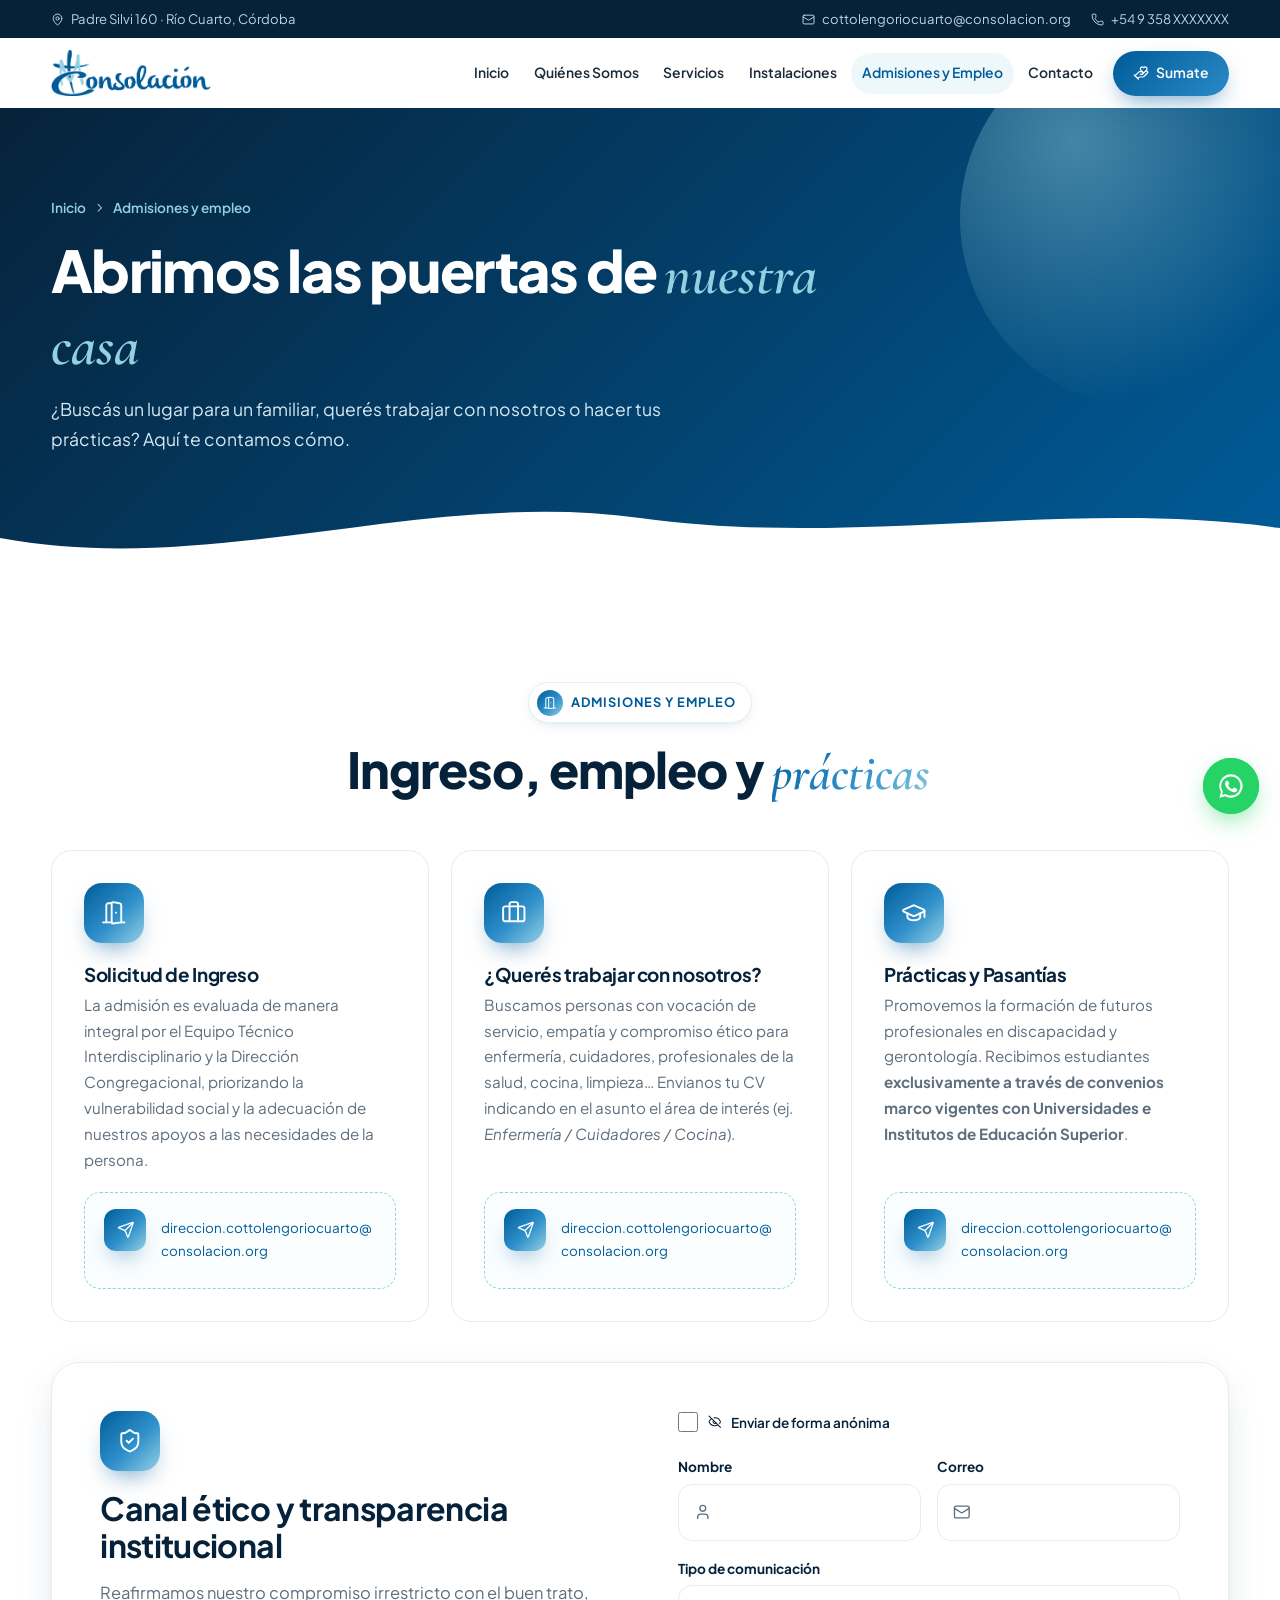
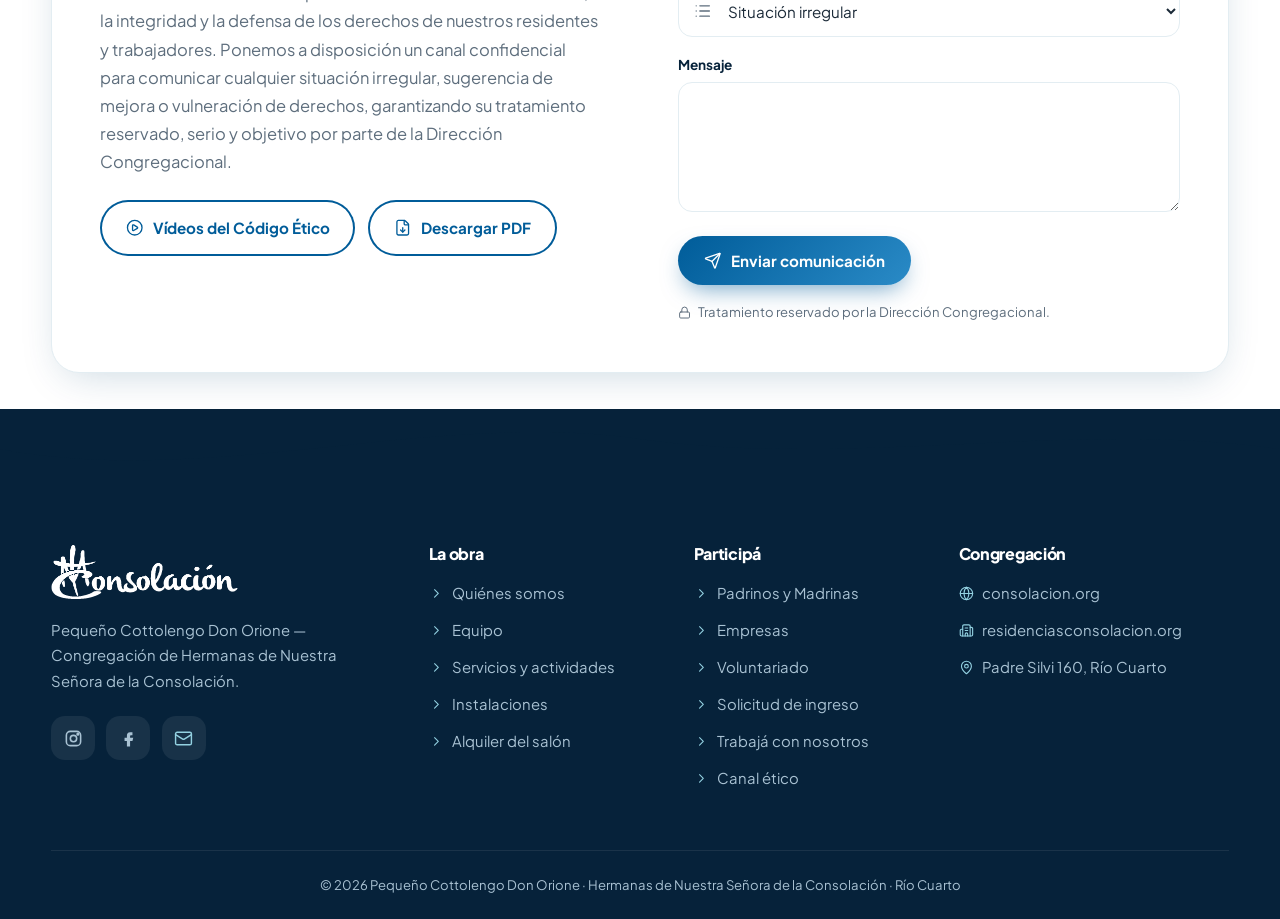
==== admisiones.html @ da0f89e1 "Portada más corta y contenido repartido en páginas internas - Portada resumida: banner único, cifras" ====
<!DOCTYPE html>
<html lang="es">
<head>
<meta charset="UTF-8">
<meta name="viewport" content="width=device-width, initial-scale=1.0">
<title>Admisiones y empleo · Pequeño Cottolengo Don Orione · Río Cuarto</title>
<meta name="description" content="Solicitud de ingreso al hogar, búsquedas laborales, prácticas profesionales y canal ético del Pequeño Cottolengo de Río Cuarto.">
<meta name="theme-color" content="#005C99">
<link rel="icon" type="image/png" href="img/logo.png">
<link rel="preconnect" href="https://fonts.googleapis.com">
<link rel="preconnect" href="https://fonts.gstatic.com" crossorigin>
<link href="https://fonts.googleapis.com/css2?family=Cormorant+Garamond:ital,wght@0,600;1,500;1,600&family=Plus+Jakarta+Sans:wght@400;500;600;700;800&display=swap" rel="stylesheet">
<link rel="stylesheet" href="css/estilos.css">
</head>
<body>

<div id="progreso"></div>

<!-- ================= BARRA SUPERIOR ================= -->
<div class="topbar">
  <div class="c">
    <span class="izq"><i data-lucide="map-pin"></i> Padre Silvi 160 · Río Cuarto, Córdoba</span>
    <div class="der">
      <a href="mailto:cottolengoriocuarto@consolacion.org"><i data-lucide="mail"></i> cottolengoriocuarto@consolacion.org</a>
      <a href="tel:+549358XXXXXXX"><i data-lucide="phone"></i> +54 9 358 XXXXXXX</a>
    </div>
  </div>
</div>

<!-- ================= CABECERA ================= -->
<header class="cab" id="cab">
  <nav class="c nav" aria-label="Menú principal">
    <a href="index.html" class="marca" aria-label="Inicio">
      <img src="img/logo.png" alt="Consolación">
      <span><b>Pequeño Cottolengo Don Orione</b>Río Cuarto · Córdoba</span>
    </a>
    <button class="hamb" id="hamb" aria-label="Abrir menú" aria-expanded="false"><span></span><span></span><span></span></button>
    <ul class="menu" id="menu">
      <li><a href="index.html"><i data-lucide="house"></i>Inicio</a></li>
      <li><a href="quienes-somos.html"><i data-lucide="landmark"></i>Quiénes Somos</a></li>
      <li><a href="servicios.html"><i data-lucide="stethoscope"></i>Servicios</a></li>
      <li><a href="instalaciones.html"><i data-lucide="trees"></i>Instalaciones</a></li>
      <li><a href="admisiones.html" class="activo" aria-current="page"><i data-lucide="door-open"></i>Admisiones y Empleo</a></li>
      <li><a href="contacto.html"><i data-lucide="mail"></i>Contacto</a></li>
      <li><a href="sumate.html" class="btn btn-1"><i data-lucide="hand-heart"></i>Sumate</a></li>
    </ul>
  </nav>
</header>
<div class="velo" id="velo"></div>

<main>

<section class="cab-pag">
  <div class="burbuja"></div>
  <div class="c">
    <div class="migas"><a href="index.html">Inicio</a><i data-lucide="chevron-right"></i>Admisiones y empleo</div>
    <h1>Abrimos las puertas de <em>nuestra casa</em></h1>
    <p>¿Buscás un lugar para un familiar, querés trabajar con nosotros o hacer tus prácticas? Aquí te contamos cómo.</p>
  </div>
  <svg class="ola" viewBox="0 0 1440 90" preserveAspectRatio="none"><path fill="#fff" d="M0,60 C240,100 480,10 720,40 C960,70 1200,20 1440,50 L1440,90 L0,90Z"/></svg>
</section>
<!-- ================= 8. TRABAJÁ Y PARTICIPÁ ================= -->
<section id="trabaja">
  <div class="c">
    <div class="cab-sec centro rv">
      <span class="chip"><i><i data-lucide="door-open"></i></i>Admisiones y empleo</span>
      <h2>Ingreso, empleo y <span class="acento">prácticas</span></h2>
    </div>
    <div class="grid g3">
      <div class="tarjeta op rv d1" id="admisiones"><div class="ico"><i data-lucide="door-open"></i></div><h3>Solicitud de Ingreso</h3><p>La admisión es evaluada de manera integral por el Equipo Técnico Interdisciplinario y la Dirección Congregacional, priorizando la vulnerabilidad social y la adecuación de nuestros apoyos a las necesidades de la persona.</p>
        <div class="contacto"><div class="ico"><i data-lucide="send"></i></div><a href="mailto:direccion.cottolengoriocuarto@consolacion.org?subject=Solicitud%20de%20ingreso" style="word-break:break-all">direccion.cottolengoriocuarto@consolacion.org</a></div></div>
      <div class="tarjeta op rv d2" id="empleo"><div class="ico"><i data-lucide="briefcase"></i></div><h3>¿Querés trabajar con nosotros?</h3><p>Buscamos personas con vocación de servicio, empatía y compromiso ético para enfermería, cuidadores, profesionales de la salud, cocina, limpieza… Envianos tu CV indicando en el asunto el área de interés (ej. <em>Enfermería / Cuidadores / Cocina</em>).</p>
        <div class="contacto"><div class="ico"><i data-lucide="send"></i></div><a href="mailto:direccion.cottolengoriocuarto@consolacion.org?subject=CV%20-%20" style="word-break:break-all">direccion.cottolengoriocuarto@consolacion.org</a></div></div>
      <div class="tarjeta op rv d3"><div class="ico"><i data-lucide="graduation-cap"></i></div><h3>Prácticas y Pasantías</h3><p>Promovemos la formación de futuros profesionales en discapacidad y gerontología. Recibimos estudiantes <strong>exclusivamente a través de convenios marco vigentes con Universidades e Institutos de Educación Superior</strong>.</p>
        <div class="contacto"><div class="ico"><i data-lucide="send"></i></div><a href="mailto:direccion.cottolengoriocuarto@consolacion.org?subject=Convenio%20de%20pr%C3%A1cticas" style="word-break:break-all">direccion.cottolengoriocuarto@consolacion.org</a></div></div>
    </div>

    <!-- Canal ético -->
    <div class="caja dos rv" id="canal-etico" style="margin-top:2.5rem;align-items:start;border:1px solid var(--linea)">
      <div>
        <div class="ico" style="margin-bottom:1.2rem"><i data-lucide="shield-check"></i></div>
        <h3 class="grande">Canal ético y transparencia institucional</h3>
        <p style="color:var(--gris)">Reafirmamos nuestro compromiso irrestricto con el buen trato, la integridad y la defensa de los derechos de nuestros residentes y trabajadores. Ponemos a disposición un canal confidencial para comunicar cualquier situación irregular, sugerencia de mejora o vulneración de derechos, garantizando su tratamiento reservado, serio y objetivo por parte de la Dirección Congregacional.</p>
        <div class="botones" style="margin-top:1.5rem">
          <!-- Sustituir # por el enlace a los vídeos y al PDF del Código Ético -->
          <a href="#" class="btn btn-line"><i data-lucide="circle-play"></i> Vídeos del Código Ético</a>
          <a href="#" class="btn btn-line"><i data-lucide="file-down"></i> Descargar PDF</a>
        </div>
      </div>
      <form id="formEtico">
        <label class="check"><input type="checkbox" id="anonimo"> <i data-lucide="eye-off"></i> Enviar de forma anónima</label>
        <div class="fila" id="datosEtico">
          <div><label for="eNombre">Nombre</label><div class="campo"><i data-lucide="user"></i><input id="eNombre"></div></div>
          <div><label for="eCorreo">Correo</label><div class="campo"><i data-lucide="mail"></i><input id="eCorreo" type="email"></div></div>
        </div>
        <div><label for="eTipo">Tipo de comunicación</label><div class="campo"><i data-lucide="list"></i><select id="eTipo"><option>Situación irregular</option><option>Vulneración de derechos</option><option>Sugerencia de mejora</option><option>Otro</option></select></div></div>
        <div><label for="eMensaje">Mensaje</label><textarea id="eMensaje" required></textarea></div>
        <button class="btn btn-1" type="submit" style="justify-self:start"><i data-lucide="send"></i> Enviar comunicación</button>
        <p class="nota"><i data-lucide="lock"></i> Tratamiento reservado por la Dirección Congregacional.</p>
      </form>
    </div>
  </div>
</section>

</main>

<!-- ================= PIE ================= -->
<footer>
  <svg class="ola-pie" viewBox="0 0 1440 80" preserveAspectRatio="none"><path fill="#06223A" d="M0,40 C240,80 480,0 720,30 C960,60 1200,10 1440,40 L1440,80 L0,80Z"/></svg>
  <div class="c pie">
    <div>
      <img src="img/logo.png" alt="Consolación" class="pie-logo">
      <p>Pequeño Cottolengo Don Orione — Congregación de Hermanas de Nuestra Señora de la Consolación.</p>
      <div class="redes">
        <a href="https://www.instagram.com/cottolengoriocuarto" target="_blank" rel="noopener" aria-label="Instagram"><svg viewBox="0 0 24 24" fill="none" stroke="currentColor" stroke-width="2"><rect x="3" y="3" width="18" height="18" rx="5"/><circle cx="12" cy="12" r="4"/><circle cx="17.5" cy="6.5" r="1" fill="currentColor"/></svg></a>
        <a href="https://www.facebook.com/" target="_blank" rel="noopener" aria-label="Facebook"><svg viewBox="0 0 24 24" fill="currentColor"><path d="M14 8h3V4h-3c-2.8 0-4 1.8-4 4.5V11H7v4h3v7h4v-7h3l1-4h-4V8.8c0-.5.3-.8 1-.8z"/></svg></a>
        <a href="mailto:cottolengoriocuarto@consolacion.org" aria-label="Correo"><i data-lucide="mail"></i></a>
      </div>
    </div>
    <div>
      <h4>La obra</h4>
      <ul><li><a href="quienes-somos.html"><i data-lucide="chevron-right"></i>Quiénes somos</a></li><li><a href="quienes-somos.html#equipo"><i data-lucide="chevron-right"></i>Equipo</a></li><li><a href="servicios.html"><i data-lucide="chevron-right"></i>Servicios y actividades</a></li><li><a href="instalaciones.html"><i data-lucide="chevron-right"></i>Instalaciones</a></li><li><a href="instalaciones.html#salon"><i data-lucide="chevron-right"></i>Alquiler del salón</a></li></ul>
    </div>
    <div>
      <h4>Participá</h4>
      <ul><li><a href="sumate.html#padrinos"><i data-lucide="chevron-right"></i>Padrinos y Madrinas</a></li><li><a href="sumate.html#empresas"><i data-lucide="chevron-right"></i>Empresas</a></li><li><a href="sumate.html#voluntariado"><i data-lucide="chevron-right"></i>Voluntariado</a></li><li><a href="admisiones.html#admisiones"><i data-lucide="chevron-right"></i>Solicitud de ingreso</a></li><li><a href="admisiones.html#trabaja"><i data-lucide="chevron-right"></i>Trabajá con nosotros</a></li><li><a href="admisiones.html#canal-etico"><i data-lucide="chevron-right"></i>Canal ético</a></li></ul>
    </div>
    <div>
      <h4>Congregación</h4>
      <ul><li><a href="https://www.consolacion.org/" target="_blank" rel="noopener"><i data-lucide="globe"></i>consolacion.org</a></li><li><a href="https://www.residenciasconsolacion.org/" target="_blank" rel="noopener"><i data-lucide="building-2"></i>residenciasconsolacion.org</a></li><li><a href="contacto.html"><i data-lucide="map-pin"></i>Padre Silvi 160, Río Cuarto</a></li></ul>
    </div>
  </div>
  <div class="c pie-final">© <span id="anio"></span> Pequeño Cottolengo Don Orione · Hermanas de Nuestra Señora de la Consolación · Río Cuarto</div>
</footer>

<!-- WhatsApp: sustituir 549358XXXXXXX por el número real -->
<a class="wsp" href="https://wa.me/549358XXXXXXX" target="_blank" rel="noopener" aria-label="WhatsApp"><svg viewBox="0 0 24 24" fill="currentColor"><path d="M12 2a10 10 0 0 0-8.6 15.1L2 22l5-1.3A10 10 0 1 0 12 2zm0 18.2c-1.6 0-3.1-.4-4.4-1.2l-.3-.2-3 .8.8-2.9-.2-.3A8.2 8.2 0 1 1 12 20.2zm4.5-6.1c-.2-.1-1.5-.7-1.7-.8-.2-.1-.4-.1-.6.1l-.8 1c-.1.2-.3.2-.5.1a6.7 6.7 0 0 1-3.3-2.9c-.3-.4.3-.4.8-1.4.1-.2 0-.3 0-.4l-.8-1.8c-.2-.5-.4-.4-.6-.4h-.5c-.2 0-.4.1-.7.3-.2.3-.9.9-.9 2.2s.9 2.5 1 2.7c.1.2 1.8 2.8 4.4 3.9 1.6.7 2.3.8 3.1.6.5-.1 1.5-.6 1.7-1.2.2-.6.2-1.1.2-1.2-.1-.1-.3-.2-.5-.3z"/></svg></a>
<button class="arriba" id="arriba" aria-label="Volver arriba"><i data-lucide="arrow-up"></i></button>
<div class="toast" id="toast" role="status"><i data-lucide="circle-check"></i><span></span></div>

<script src="js/lucide.min.js"></script>
<script src="js/main.js"></script>
</body>
</html>
---- css/estilos.css ----
/* =========================================================
   PALETA (colores del logo) Y BASE
   ========================================================= */
:root{
  --azul:#005C99; --azul-osc:#00446F; --noche:#06223A; --medio:#2E8FCB;
  --celeste:#93D1E1; --celeste-2:#C9EAF2; --hielo:#EEF8FB; --crema:#FBF9F5; --oro:#C9A35B;
  --texto:#1B2A38; --gris:#5E6E7D; --linea:#E3EDF2;
  --grad:linear-gradient(135deg,#005C99 0%,#2E8FCB 55%,#93D1E1 100%);
  --grad-osc:linear-gradient(135deg,#06223A 0%,#005C99 100%);
  --r:20px; --sombra:0 12px 40px -12px rgba(0,68,111,.22); --sombra-2:0 30px 60px -20px rgba(0,68,111,.35);
  --sans:'Plus Jakarta Sans',system-ui,-apple-system,Segoe UI,Roboto,sans-serif;
  --serif:'Cormorant Garamond',Georgia,serif;
  --ease:cubic-bezier(.2,.75,.2,1);
}
*{box-sizing:border-box;margin:0;padding:0}
html{scroll-behavior:smooth;scroll-padding-top:84px;overflow-x:hidden}
body{font-family:var(--sans);color:var(--texto);background:#fff;line-height:1.7;font-size:16.5px;-webkit-font-smoothing:antialiased;overflow-x:hidden}
img{max-width:100%;display:block}
a{color:var(--azul);text-decoration:none;transition:color .3s}
a:hover{color:var(--azul-osc)}
.c{width:min(1200px,92%);margin-inline:auto}
h1,h2,h3,h4{line-height:1.15;color:var(--noche);font-weight:800;letter-spacing:-.02em}
h2{font-size:clamp(2rem,4.2vw,3.1rem);margin-bottom:.5rem}
h3{font-size:1.18rem;font-weight:700;margin-bottom:.4rem}
.acento{font-family:var(--serif);font-style:italic;font-weight:600;letter-spacing:0;background:var(--grad);-webkit-background-clip:text;background-clip:text;color:transparent;padding-right:.08em}
p+p{margin-top:1em}
section{padding:clamp(4.5rem,9vw,7.5rem) 0;position:relative}
.suave{background:var(--hielo)}.crema{background:var(--crema)}
[data-lucide]{width:1em;height:1em;stroke-width:1.8}

/* Etiquetas y títulos */
.chip{display:inline-flex;align-items:center;gap:.5rem;padding:.4rem .95rem .4rem .5rem;border-radius:50px;background:#fff;border:1px solid var(--linea);color:var(--azul);font-size:.8rem;font-weight:700;letter-spacing:.08em;text-transform:uppercase;margin-bottom:1.1rem;box-shadow:0 4px 14px -6px rgba(0,92,153,.25)}
.chip i{display:grid;place-items:center;width:26px;height:26px;border-radius:50%;background:var(--grad);color:#fff;font-size:.85rem}
.suave .chip{background:#fff}
.cab-sec{max-width:760px;margin-bottom:3rem}
.cab-sec.centro{text-align:center;margin-inline:auto}
.lead{font-size:1.1rem;color:var(--gris)}

/* Botones */
.btn{display:inline-flex;align-items:center;gap:.6rem;padding:.95rem 1.6rem;border-radius:60px;font-weight:700;font-size:.95rem;border:0;cursor:pointer;font-family:var(--sans);transition:transform .35s var(--ease),box-shadow .35s,background .35s,color .35s;position:relative;overflow:hidden;isolation:isolate}
.btn [data-lucide]{width:1.15em;height:1.15em;transition:transform .35s var(--ease)}
.btn:hover [data-lucide]{transform:translateX(4px)}
.btn-1{background:var(--grad);background-size:200% 200%;color:#fff;box-shadow:0 10px 25px -8px rgba(0,92,153,.6)}
.btn-1:hover{color:#fff;transform:translateY(-3px);box-shadow:0 18px 35px -10px rgba(0,92,153,.7);background-position:100% 0}
.btn-2{background:#fff;color:var(--azul);box-shadow:0 10px 25px -10px rgba(0,0,0,.3)}
.btn-2:hover{transform:translateY(-3px);color:var(--azul-osc)}
.btn-glass{background:rgba(255,255,255,.14);color:#fff;border:1px solid rgba(255,255,255,.4);backdrop-filter:blur(8px)}
.btn-glass:hover{background:#fff;color:var(--azul);transform:translateY(-3px)}
.btn-line{background:transparent;color:var(--azul);box-shadow:inset 0 0 0 2px var(--azul)}
.btn-line:hover{background:var(--azul);color:#fff;transform:translateY(-3px)}
.btn::after{content:"";position:absolute;inset:0;background:linear-gradient(120deg,transparent 30%,rgba(255,255,255,.45) 50%,transparent 70%);transform:translateX(-120%);transition:transform .8s;z-index:-1}
.btn:hover::after{transform:translateX(120%)}
.botones{display:flex;flex-wrap:wrap;gap:.8rem}

/* Iconos en mosaico */
.ico{width:60px;height:60px;border-radius:18px;display:grid;place-items:center;font-size:1.6rem;color:#fff;background:var(--grad);box-shadow:0 12px 24px -10px rgba(0,92,153,.6);flex:none;transition:transform .5s var(--ease)}
.ico.claro{background:var(--hielo);color:var(--azul);box-shadow:none}
.ico.sm{width:46px;height:46px;border-radius:14px;font-size:1.25rem}

/* =========================================================
   PRELOADER + BARRA DE PROGRESO
   ========================================================= */
#preloader{position:fixed;inset:0;background:#fff;z-index:9999;display:grid;place-items:center;transition:opacity .6s,visibility .6s}
#preloader img{width:220px;animation:latido 1.4s ease-in-out infinite}
#preloader.fuera{opacity:0;visibility:hidden}
@keyframes latido{50%{transform:scale(1.06);opacity:.7}}
#progreso{position:fixed;top:0;left:0;height:3px;width:0;background:var(--grad);z-index:300;transition:width .1s linear}

/* =========================================================
   CABECERA
   ========================================================= */
.topbar{background:var(--noche);color:#bcd3e2;font-size:.82rem}
.topbar .c{display:flex;justify-content:space-between;gap:1rem;padding:.5rem 0;flex-wrap:wrap}
.topbar span,.topbar a{display:inline-flex;align-items:center;gap:.4rem;color:#bcd3e2}
.topbar a:hover{color:#fff}
.topbar .der{display:flex;gap:1.3rem}
header.cab{position:sticky;top:0;z-index:200;background:#fff;transition:box-shadow .4s}
header.cab.scrolled{box-shadow:0 10px 30px -12px rgba(0,40,70,.25)}
.nav{display:flex;align-items:center;justify-content:space-between;padding:.75rem 0;transition:padding .4s}
.scrolled .nav{padding:.45rem 0}
.marca{display:flex;align-items:center;gap:.9rem}
.marca img{height:46px;width:auto;transition:height .4s}
.scrolled .marca img{height:38px}
.marca span{font-size:.8rem;line-height:1.25;color:var(--gris);border-left:2px solid var(--celeste-2);padding-left:.9rem;font-weight:600}
.marca b{display:block;color:var(--noche);font-size:.95rem}
.menu{display:flex;list-style:none;align-items:center;gap:.15rem}
.menu a{display:flex;align-items:center;gap:.45rem;padding:.55rem .7rem;font-size:.87rem;font-weight:600;color:var(--texto);border-radius:40px;white-space:nowrap;transition:background .3s,color .3s}
.menu a [data-lucide]{display:none}
.menu a:hover{background:var(--hielo);color:var(--azul)}
.menu a.activo{color:var(--azul);background:var(--hielo)}
.menu .btn{padding:.65rem 1.25rem;color:#fff;margin-left:.4rem}
.menu .btn [data-lucide]{display:block}
.hamb{display:none;background:var(--hielo);border:0;border-radius:12px;cursor:pointer;width:46px;height:46px;position:relative;z-index:260}
.hamb span{position:absolute;left:12px;right:12px;height:2px;border-radius:2px;background:var(--azul);transition:.35s var(--ease)}
.hamb span:nth-child(1){top:16px}.hamb span:nth-child(2){top:22px}.hamb span:nth-child(3){top:28px}
.hamb.abierto span:nth-child(1){top:22px;transform:rotate(45deg)}
.hamb.abierto span:nth-child(2){opacity:0;transform:translateX(-10px)}
.hamb.abierto span:nth-child(3){top:22px;transform:rotate(-45deg)}
.velo{position:fixed;inset:0;background:rgba(6,34,58,.45);backdrop-filter:blur(3px);opacity:0;visibility:hidden;transition:.4s;z-index:240}
.velo.ver{opacity:1;visibility:visible}

/* =========================================================
   BANNER DESLIZANTE (INICIO)
   ========================================================= */
.banner{position:relative;height:min(92vh,860px);min-height:600px;overflow:hidden;background:var(--noche);padding:0}
.slide{position:absolute;inset:0;opacity:0;visibility:hidden;transition:opacity 1.2s ease,visibility 1.2s}
.slide.activo{opacity:1;visibility:visible}
.slide .fondo{position:absolute;inset:0;background-size:cover;background-position:center;transform:scale(1.15)}
.slide.activo .fondo{animation:kenburns 9s ease-out forwards}
.slide::after{content:"";position:absolute;inset:0;background:linear-gradient(100deg,rgba(6,34,58,.93) 0%,rgba(0,68,111,.78) 45%,rgba(0,92,153,.2) 100%)}
.slide .c{position:relative;z-index:2;height:100%;display:flex;flex-direction:column;justify-content:center;padding-bottom:4rem}
.slide .etq{display:inline-flex;align-self:flex-start;align-items:center;gap:.55rem;color:var(--celeste);font-weight:700;font-size:.82rem;letter-spacing:.2em;text-transform:uppercase;margin-bottom:1.2rem;padding:.45rem 1rem;border:1px solid rgba(147,209,225,.4);border-radius:40px;background:rgba(147,209,225,.08);backdrop-filter:blur(6px)}
.slide h1,.slide .h1{color:#fff;font-size:clamp(2.4rem,5.6vw,4.6rem);max-width:820px;font-weight:800;letter-spacing:-.03em;line-height:1.05}
.slide h1 em,.slide .h1 em{font-family:var(--serif);font-weight:600;font-style:italic;color:var(--celeste);letter-spacing:0}
.slide p{color:#d8ebf4;font-size:clamp(1rem,1.5vw,1.18rem);max-width:640px;margin:1.4rem 0 2.2rem}
.slide .anim{opacity:0;transform:translateY(40px)}
.slide.activo .anim{animation:subir 1s var(--ease) forwards}
.slide.activo .anim:nth-child(2){animation-delay:.15s}.slide.activo .anim:nth-child(3){animation-delay:.3s}.slide.activo .anim:nth-child(4){animation-delay:.45s}
.slide.sin-capa::after{display:none}
.slide.sin-capa h1,.slide.sin-capa .h1,.slide.sin-capa p{text-shadow:0 2px 14px rgba(0,0,0,.55),0 1px 3px rgba(0,0,0,.45)}
.slide.sin-capa .etq{background:rgba(6,34,58,.45);color:#fff;border-color:rgba(255,255,255,.5)}
.slide.sin-capa h1 em,.slide.sin-capa .h1 em{color:#fff}
.slide.sin-capa p{font-weight:500}
.burbuja{transition:opacity 1s}
.banner.imagen-limpia .burbuja{opacity:0}
@keyframes kenburns{from{transform:scale(1.15)}to{transform:scale(1.02)}}
@keyframes subir{to{opacity:1;transform:none}}
.ban-ctrl{position:absolute;z-index:5;bottom:6.5rem;left:0;right:0}
.ban-ctrl .c{display:flex;align-items:center;justify-content:space-between;gap:1rem}
.puntos{display:flex;gap:.6rem}
.punto{width:46px;height:5px;border-radius:5px;background:rgba(255,255,255,.3);border:0;cursor:pointer;overflow:hidden;position:relative}
.punto span{position:absolute;inset:0;width:0;background:#fff;border-radius:5px}
.punto.activo span{animation:llenar 7s linear forwards}
.banner.pausa .punto.activo span{animation-play-state:paused}
@keyframes llenar{to{width:100%}}
.flechas{display:flex;gap:.6rem}
.flecha{width:52px;height:52px;border-radius:50%;border:1px solid rgba(255,255,255,.35);background:rgba(255,255,255,.08);color:#fff;cursor:pointer;display:grid;place-items:center;font-size:1.3rem;backdrop-filter:blur(6px);transition:.3s}
.flecha:hover{background:#fff;color:var(--azul)}
.ola{position:absolute;bottom:-1px;left:0;width:100%;height:90px;z-index:4}
.burbuja{position:absolute;border-radius:50%;background:radial-gradient(circle at 30% 30%,rgba(147,209,225,.45),transparent 70%);z-index:1;animation:flotar 14s ease-in-out infinite;pointer-events:none}
@keyframes flotar{50%{transform:translate(40px,-40px) scale(1.1)}}

/* =========================================================
   CIFRAS
   ========================================================= */
.cifras{padding:0;margin-top:-5rem;position:relative;z-index:10}
.cifras-g{display:grid;grid-template-columns:repeat(4,1fr);gap:1.2rem}
.cifra{background:rgba(255,255,255,.92);backdrop-filter:blur(14px);border:1px solid rgba(255,255,255,.8);border-radius:var(--r);padding:1.8rem 1.5rem;box-shadow:var(--sombra-2);transition:transform .5s var(--ease)}
.cifra:hover{transform:translateY(-8px)}
.cifra:hover .ico{transform:rotate(-8deg) scale(1.08)}
.cifra .num{font-size:2.5rem;font-weight:800;color:var(--noche);line-height:1;margin:1.1rem 0 .3rem;letter-spacing:-.03em}
.cifra .num small{font-size:1.2rem;color:var(--azul)}
.cifra h3{font-size:1rem;color:var(--azul);margin-bottom:.3rem}
.cifra p{font-size:.88rem;color:var(--gris);line-height:1.5}

/* =========================================================
   CINTA DE VALORES (marquee)
   ========================================================= */
.cinta{padding:2.2rem 0;overflow:hidden;background:#fff}
.cinta-pista{display:flex;width:max-content;animation:desfile 38s linear infinite}
.cinta:hover .cinta-pista{animation-play-state:paused}
.cinta-pista span{display:inline-flex;align-items:center;gap:.9rem;padding:0 2rem;font-size:clamp(1.4rem,2.6vw,2.1rem);font-weight:800;color:var(--celeste-2);letter-spacing:-.02em;white-space:nowrap}
.cinta-pista span:nth-child(odd){color:var(--azul)}
.cinta-pista span em{font-family:var(--serif);font-weight:600}
.cinta-pista [data-lucide]{color:var(--celeste)}
@keyframes desfile{to{transform:translateX(-50%)}}

/* =========================================================
   LAYOUTS Y TARJETAS
   ========================================================= */
.dos{display:grid;grid-template-columns:1fr 1fr;gap:clamp(2.5rem,6vw,5.5rem);align-items:center}
.grid{display:grid;gap:1.4rem}
.g2{grid-template-columns:repeat(2,1fr)}.g3{grid-template-columns:repeat(3,1fr)}.g4{grid-template-columns:repeat(4,1fr)}
.foto{position:relative;border-radius:28px;overflow:hidden;box-shadow:var(--sombra-2)}
.foto img{width:100%;aspect-ratio:4/3.2;object-fit:cover;transition:transform 1.2s var(--ease)}
.foto:hover img{transform:scale(1.06)}
.foto-wrap{position:relative}
.foto-wrap::before{content:"";position:absolute;width:70%;height:70%;right:-28px;bottom:-28px;border-radius:28px;background:var(--grad);opacity:.18;z-index:-1}
.foto-wrap::after{content:"";position:absolute;width:120px;height:120px;left:-30px;top:-30px;background:radial-gradient(var(--celeste) 2px,transparent 2.5px) 0 0/16px 16px;z-index:-1;opacity:.8}
.flotante{position:absolute;display:flex;align-items:center;gap:.8rem;background:#fff;border-radius:16px;padding:.8rem 1.1rem;box-shadow:var(--sombra-2);font-size:.85rem;font-weight:700;color:var(--noche);line-height:1.3;animation:balanceo 5s ease-in-out infinite}
.flotante small{display:block;font-weight:500;color:var(--gris)}
.flotante.b{animation-delay:-2.5s}
@keyframes balanceo{50%{transform:translateY(-10px)}}

.tarjeta{background:#fff;border-radius:var(--r);padding:2rem;border:1px solid var(--linea);transition:transform .5s var(--ease),box-shadow .5s,border-color .5s;position:relative;overflow:hidden}
.tarjeta::before{content:"";position:absolute;inset:0 0 auto 0;height:4px;background:var(--grad);transform:scaleX(0);transform-origin:left;transition:transform .6s var(--ease)}
.tarjeta:hover{transform:translateY(-8px);box-shadow:var(--sombra-2);border-color:transparent}
.tarjeta:hover::before{transform:scaleX(1)}
.tarjeta:hover .ico{transform:rotate(-8deg) scale(1.08)}
.tarjeta .ico{margin-bottom:1.3rem}
.tarjeta p{color:var(--gris);font-size:.95rem}

/* Línea de tiempo */
.tiempo{position:relative;margin-top:2rem;padding-left:2.2rem}
.tiempo::before{content:"";position:absolute;left:.62rem;top:.4rem;bottom:.4rem;width:2px;background:linear-gradient(var(--azul),var(--celeste))}
.hito{position:relative;margin-bottom:1.6rem}
.hito::before{content:"";position:absolute;left:-2.2rem;top:.25rem;width:1.3rem;height:1.3rem;border-radius:50%;background:#fff;border:4px solid var(--azul);box-shadow:0 0 0 5px var(--hielo)}
.hito b{display:inline-block;font-size:.8rem;font-weight:800;color:#fff;background:var(--grad);padding:.15rem .7rem;border-radius:20px;margin-bottom:.3rem}
.hito p{color:var(--gris);font-size:.95rem}
.hito strong{color:var(--noche)}

/* Cita parallax */
.cita-par{background:linear-gradient(rgba(6,34,58,.88),rgba(0,68,111,.9)),url(../img/banner-2.svg) center/cover fixed;color:#fff;text-align:center}
.cita-par blockquote{font-family:var(--serif);font-style:italic;font-size:clamp(1.6rem,3.4vw,2.6rem);line-height:1.35;max-width:950px;margin:0 auto}
.cita-par .comillas{font-size:3.5rem;color:var(--celeste);margin-bottom:.5rem;display:inline-block}
.cita-par cite{display:block;font-style:normal;font-family:var(--sans);font-size:.9rem;letter-spacing:.15em;text-transform:uppercase;color:var(--celeste);margin-top:1.5rem}

/* Misión / visión */
.mv{background:var(--grad-osc);color:#cfe4f0;border:0}
.mv h3{color:#fff;font-size:1.6rem}
.mv p{color:#cfe4f0;font-size:1rem}
.mv .ico{background:rgba(255,255,255,.12);color:var(--celeste);box-shadow:none;border:1px solid rgba(255,255,255,.15)}
.mv .marca-agua{position:absolute;right:-20px;bottom:-30px;font-size:10rem;color:rgba(255,255,255,.05)}
.valor{text-align:center}
.valor .ico{margin:0 auto 1.3rem;width:74px;height:74px;border-radius:50%;font-size:1.9rem}

/* Lista con iconos */
.lista{list-style:none;display:grid;gap:1rem;margin-top:1.5rem}
.lista li{display:flex;gap:1rem;align-items:flex-start;padding:1.1rem 1.2rem;border-radius:16px;background:#fff;border:1px solid var(--linea);transition:transform .4s var(--ease),box-shadow .4s}
.lista li:hover{transform:translateX(6px);box-shadow:var(--sombra)}
.lista strong{display:block;color:var(--noche)}
.lista span{color:var(--gris);font-size:.94rem}

/* Servicios (relleno al pasar) */
.serv{z-index:0}
.serv::after{content:"";position:absolute;inset:0;background:var(--grad-osc);opacity:0;transition:opacity .5s;z-index:-1}
.serv:hover::after{opacity:1}
.serv:hover h3,.serv:hover p{color:#fff}
.serv:hover .ico{background:#fff;color:var(--azul)}
.serv .n{position:absolute;right:1.4rem;top:1rem;font-size:3.6rem;font-weight:800;color:var(--hielo);line-height:1;transition:color .5s}
.serv:hover .n{color:rgba(255,255,255,.08)}
.dims{display:flex;justify-content:center;flex-wrap:wrap;gap:.6rem;margin-top:1.5rem}
.dims span{display:inline-flex;align-items:center;gap:.45rem;padding:.5rem 1.1rem;border-radius:40px;background:#fff;border:1px solid var(--linea);color:var(--azul);font-weight:700;font-size:.88rem}

/* Talleres */
.taller{background:#fff;border-radius:var(--r);overflow:hidden;border:1px solid var(--linea);transition:transform .5s var(--ease),box-shadow .5s}
.taller:hover{transform:translateY(-10px);box-shadow:var(--sombra-2)}
.taller .img{position:relative;overflow:hidden}
.taller img{aspect-ratio:4/3;width:100%;object-fit:cover;transition:transform 1s var(--ease)}
.taller:hover img{transform:scale(1.1)}
.taller .ico{position:relative;margin:-48px 0 .9rem;border:4px solid #fff;box-sizing:content-box}
.taller .cuerpo{padding:0 1.4rem 1.6rem;position:relative}
.taller p{font-size:.92rem;color:var(--gris)}
.subt{display:flex;align-items:center;gap:1rem;font-size:1.35rem;margin:4rem 0 1.6rem}
.subt::after{content:"";flex:1;height:1px;background:var(--linea)}
.mini{display:flex;gap:1rem;align-items:flex-start}
.mini p{font-size:.93rem}

/* Visita virtual */
.visor{position:relative;border-radius:28px;overflow:hidden;aspect-ratio:16/8;box-shadow:var(--sombra-2);background:var(--noche);margin-bottom:3rem}
.visor img{width:100%;height:100%;object-fit:cover;opacity:.5;transition:transform 1.5s var(--ease)}
.visor:hover img{transform:scale(1.05)}
.visor .capa{position:absolute;inset:0;display:flex;flex-direction:column;align-items:center;justify-content:center;text-align:center;color:#fff;gap:1rem;padding:1.5rem;background:radial-gradient(circle,rgba(0,68,111,.2),rgba(6,34,58,.75))}
.visor h3{color:#fff;font-size:clamp(1.3rem,3vw,2.2rem);font-weight:800}
.visor p{color:#d6eaf3;max-width:620px;font-size:.95rem}
.play{width:96px;height:96px;border-radius:50%;border:0;background:#fff;color:var(--azul);cursor:pointer;display:grid;place-items:center;font-size:2rem;position:relative;transition:transform .4s var(--ease)}
.play:hover{transform:scale(1.1)}
.play::before,.play::after{content:"";position:absolute;inset:0;border-radius:50%;border:2px solid #fff;animation:onda 2.4s infinite}
.play::after{animation-delay:1.2s}
@keyframes onda{to{transform:scale(1.8);opacity:0}}
.est{display:flex;gap:1.1rem;align-items:flex-start}
.est h3{font-size:1.05rem}

/* Pestañas */
.tabs{display:flex;flex-wrap:wrap;justify-content:center;gap:.5rem;margin-bottom:2.5rem;background:#fff;padding:.5rem;border-radius:60px;width:max-content;max-width:100%;margin-inline:auto;box-shadow:var(--sombra)}
.tab{display:inline-flex;align-items:center;gap:.5rem;padding:.8rem 1.3rem;border-radius:50px;border:0;background:transparent;color:var(--gris);font-weight:700;cursor:pointer;font-family:var(--sans);font-size:.92rem;transition:.35s}
.tab:hover{color:var(--azul)}
.tab.activa{background:var(--grad);color:#fff;box-shadow:0 8px 20px -8px rgba(0,92,153,.6)}
.panel{display:none}
.panel.activo{display:block;animation:entrar .7s var(--ease)}
@keyframes entrar{from{opacity:0;transform:translateY(25px)}to{opacity:1;transform:none}}
.caja{background:#fff;border-radius:28px;padding:clamp(1.6rem,4vw,3rem);box-shadow:var(--sombra)}
.caja h3.grande{font-size:clamp(1.5rem,2.6vw,2rem);margin-bottom:1rem}
.pasos{list-style:none;counter-reset:p;display:grid;gap:.9rem;margin:1.2rem 0}
.pasos li{counter-increment:p;display:flex;gap:1rem;align-items:flex-start;padding:1.1rem 1.2rem;border-radius:16px;background:var(--hielo)}
.pasos li::before{content:counter(p);flex:none;width:2.3rem;height:2.3rem;border-radius:12px;background:var(--grad);color:#fff;display:grid;place-items:center;font-weight:800}
.pasos strong{color:var(--noche)}
.contacto{display:flex;align-items:center;gap:.9rem;flex-wrap:wrap;margin-top:1.6rem;padding:1rem 1.2rem;border-radius:16px;border:1.5px dashed var(--celeste);background:#FBFEFF;font-size:.95rem}
.contacto .ico{width:42px;height:42px;border-radius:12px;font-size:1.1rem}
.aviso{display:flex;gap:1rem;background:#FFF8EA;border:1px solid #F1E0BC;padding:1.1rem 1.3rem;border-radius:16px;margin:1.5rem 0;font-size:.94rem}
.aviso [data-lucide]{color:var(--oro);font-size:1.4rem;flex:none;margin-top:.1rem}
.alias{display:flex;flex-wrap:wrap;align-items:center;gap:1rem;justify-content:space-between;background:var(--grad-osc);color:#fff;border-radius:20px;padding:1.4rem 1.8rem;margin:2rem 0;position:relative;overflow:hidden}
.alias::after{content:"";position:absolute;width:200px;height:200px;border-radius:50%;background:rgba(147,209,225,.15);right:-50px;top:-80px}
.alias small{display:flex;align-items:center;gap:.4rem;letter-spacing:.18em;text-transform:uppercase;font-size:.75rem;color:var(--celeste);font-weight:700}
.alias strong{font-size:clamp(1.3rem,3vw,1.9rem);letter-spacing:.05em;font-weight:800}
.alias .btn{z-index:1}
.fiscal{background:var(--hielo);border-radius:20px;padding:1.8rem;margin-top:1.8rem}
.fiscal h4{display:flex;align-items:center;gap:.6rem;font-size:1.15rem;margin-bottom:1rem}
.compromiso{text-align:center;padding:1.6rem 1.2rem}
.compromiso .ico{margin:0 auto 1rem}
.compromiso h3{font-size:1rem}
.compromiso p{font-size:.88rem}

/* Banda CTA */
.banda{background:linear-gradient(-45deg,#06223A,#005C99,#2E8FCB,#00446F);background-size:400% 400%;animation:degradado 14s ease infinite;color:#fff;text-align:center;overflow:hidden}
.banda h2{color:#fff}
.banda p{color:#d6eaf3;max-width:640px;margin:0 auto 2rem;font-size:1.1rem}
.banda .ic-fondo{position:absolute;color:rgba(255,255,255,.07);animation:flotar 12s ease-in-out infinite}
@keyframes degradado{0%,100%{background-position:0 50%}50%{background-position:100% 50%}}

/* Trabajá */
.op{display:flex;flex-direction:column}
.op .contacto{margin-top:auto;flex-wrap:nowrap;font-size:.84rem}
.op p{margin-bottom:1.2rem}

/* Formularios */
form{display:grid;gap:1rem}
.fila{display:grid;grid-template-columns:1fr 1fr;gap:1rem}
label{font-size:.85rem;font-weight:700;color:var(--noche);display:block;margin-bottom:.35rem}
.campo{position:relative}
.campo [data-lucide]{position:absolute;left:1rem;top:50%;transform:translateY(-50%);color:var(--gris);font-size:1.1rem;pointer-events:none}
.campo input,.campo select{padding-left:2.8rem}
input,select,textarea{width:100%;padding:.9rem 1rem;border:1.5px solid var(--linea);border-radius:14px;font:inherit;font-size:.95rem;background:#fff;transition:border-color .3s,box-shadow .3s;color:var(--texto)}
input:focus,select:focus,textarea:focus{outline:0;border-color:var(--azul);box-shadow:0 0 0 5px rgba(147,209,225,.35)}
textarea{min-height:130px;resize:vertical}
.check{display:flex;gap:.6rem;align-items:center;font-weight:600;cursor:pointer}
.check input{width:20px;height:20px;accent-color:var(--azul)}
.nota{font-size:.82rem;color:var(--gris);display:flex;gap:.4rem;align-items:center}

/* Salón */
.salon{background:linear-gradient(110deg,rgba(6,34,58,.93),rgba(0,92,153,.75)),url(../img/salon.svg) center/cover fixed;color:#fff}
.salon h2{color:#fff}.salon p{color:#d6eaf3;margin-bottom:1.8rem}
.salon .chip{background:rgba(255,255,255,.1);border-color:rgba(255,255,255,.25);color:#fff}
.usos{display:grid;grid-template-columns:1fr 1fr;gap:1rem}
.uso{background:rgba(255,255,255,.08);border:1px solid rgba(255,255,255,.18);backdrop-filter:blur(10px);border-radius:20px;padding:1.4rem;transition:.4s var(--ease)}
.uso:hover{background:rgba(255,255,255,.16);transform:translateY(-6px)}
.uso [data-lucide]{font-size:1.8rem;color:var(--celeste);margin-bottom:.6rem}
.uso b{display:block}

/* Contacto */
.dato{display:flex;gap:1rem;align-items:center;padding:1.1rem;border-radius:18px;background:var(--hielo);margin-bottom:1rem;transition:.4s var(--ease)}
.dato:hover{transform:translateX(6px);background:#fff;box-shadow:var(--sombra)}
.dato strong{display:block;color:var(--noche);font-size:.9rem}
.dato span,.dato a{font-size:.95rem;color:var(--gris)}
.mapa{border-radius:28px;overflow:hidden;box-shadow:var(--sombra-2);min-height:420px;margin-top:1.5rem}
.mapa iframe{width:100%;height:100%;min-height:420px;border:0;display:block}

/* Pie */
footer{background:var(--noche);color:#a9c2d3;padding:0 0 0;font-size:.93rem;position:relative}
.ola-pie{display:block;width:100%;height:80px;margin-top:-79px;position:relative}
footer .c.pie{display:grid;grid-template-columns:1.5fr 1fr 1fr 1.2fr;gap:2.5rem;padding:3.5rem 0 1rem}
footer h4{color:#fff;font-size:1rem;margin-bottom:1.1rem}
footer ul{list-style:none}
footer li{margin-bottom:.6rem}
footer a{color:#a9c2d3;display:inline-flex;align-items:center;gap:.5rem}
footer a:hover{color:#fff}
footer a:hover [data-lucide]{transform:translateX(3px)}
footer a [data-lucide]{transition:transform .3s;color:var(--celeste)}
.pie-logo{height:54px;width:auto;filter:brightness(0) invert(1);margin-bottom:1.2rem}
.redes{display:flex;gap:.7rem;margin-top:1.4rem}
.redes a{width:44px;height:44px;border-radius:14px;background:rgba(255,255,255,.07);display:grid;place-items:center;transition:.35s var(--ease)}
.redes a:hover{background:var(--grad);transform:translateY(-4px)}
.redes svg{width:19px;height:19px}
.pie-final{border-top:1px solid rgba(255,255,255,.08);margin-top:2rem;padding:1.4rem 0;text-align:center;font-size:.82rem}

/* Flotantes */
.wsp{position:fixed;right:1.3rem;bottom:5.4rem;width:56px;height:56px;border-radius:50%;background:#25D366;color:#fff;display:grid;place-items:center;box-shadow:0 10px 25px -6px rgba(37,211,102,.6);z-index:150;transition:transform .35s var(--ease)}
.wsp:hover{transform:scale(1.1);color:#fff}
.wsp::before{content:"";position:absolute;inset:0;border-radius:50%;border:2px solid #25D366;animation:onda 2.4s infinite}
.wsp svg{width:28px;height:28px}
.arriba{position:fixed;right:1.3rem;bottom:1.3rem;width:52px;height:52px;border-radius:16px;background:var(--grad);color:#fff;border:0;cursor:pointer;display:grid;place-items:center;font-size:1.3rem;box-shadow:var(--sombra-2);opacity:0;visibility:hidden;transform:translateY(20px);transition:.45s var(--ease);z-index:150}
.arriba.ver{opacity:1;visibility:visible;transform:none}
.arriba:hover{transform:translateY(-4px)}
.toast{position:fixed;left:50%;bottom:2rem;transform:translate(-50%,120px);background:var(--noche);color:#fff;padding:.9rem 1.4rem;border-radius:50px;font-size:.9rem;display:flex;align-items:center;gap:.6rem;transition:transform .5s var(--ease),visibility .5s;visibility:hidden;z-index:400;box-shadow:var(--sombra-2)}
.toast.ver{transform:translate(-50%,0);visibility:visible}
.toast [data-lucide]{color:var(--celeste)}

/* =========================================================
   ANIMACIONES AL HACER SCROLL
   ========================================================= */
.rv{opacity:0;transform:translateY(50px);transition:opacity 1s var(--ease),transform 1s var(--ease)}
.rv.izq{transform:translateX(-60px)}.rv.der{transform:translateX(60px)}
.rv.zoom{transform:scale(.88)}.rv.giro{transform:perspective(800px) rotateX(18deg) translateY(40px)}
.rv.ver{opacity:1;transform:none}
.d1{transition-delay:.08s}.d2{transition-delay:.16s}.d3{transition-delay:.24s}.d4{transition-delay:.32s}.d5{transition-delay:.4s}.d6{transition-delay:.48s}

/* =========================================================
   RESPONSIVE
   ========================================================= */
@media (max-width:1400px){.marca span{display:none}}
@media (max-width:1240px){
  .menu{position:fixed;top:0;right:0;bottom:0;width:min(350px,86%);background:#fff;flex-direction:column;align-items:stretch;padding:5.5rem 1.2rem 2rem;gap:.2rem;box-shadow:-20px 0 50px rgba(0,0,0,.18);transform:translateX(105%);visibility:hidden;transition:transform .5s var(--ease),visibility .5s;overflow-y:auto;z-index:250}
  .menu.abierto{transform:none;visibility:visible}
  .menu a{padding:.85rem 1rem;font-size:1rem}
  .menu a [data-lucide]{display:block;color:var(--azul);font-size:1.2rem}
  .menu .btn{margin:1rem 0 0;justify-content:center}
  .hamb{display:block}
  .g4,.cifras-g{grid-template-columns:repeat(2,1fr)}
  footer .c.pie{grid-template-columns:1fr 1fr}
}
@media (max-width:900px){
  .dos,.g3,.g2{grid-template-columns:1fr}
  .orden{order:-1}
  .marca span{display:none}
  .topbar .izq{display:none}
  .flotante{display:none}
  .ban-ctrl{bottom:5.5rem}
}
@media (max-width:600px){
  body{font-size:15.5px}
  .g4,.cifras-g,.fila,.usos,footer .c.pie{grid-template-columns:1fr}
  .cifras{margin-top:-3.5rem}
  .tabs{border-radius:24px}
  .tab{flex:1 1 45%;justify-content:center;padding:.7rem .6rem;font-size:.85rem}
  .flechas{display:none}
  .salon,.cita-par{background-attachment:scroll}
  .visor{aspect-ratio:4/5}
  .topbar .der{gap:.8rem;font-size:.78rem}
  .topbar .der a:first-child{display:none}
}
@media (prefers-reduced-motion:reduce){
  *,*::before,*::after{animation:none!important;transition:none!important;scroll-behavior:auto!important}
  .rv,.slide .anim{opacity:1!important;transform:none!important}
}

/* =========================================================
   CABECERA DE PÁGINAS INTERNAS
   ========================================================= */
.cab-pag{background:var(--grad-osc);color:#fff;padding:clamp(3.5rem,7vw,5.5rem) 0 clamp(5rem,9vw,7rem);overflow:hidden}
.cab-pag h1{color:#fff;font-size:clamp(2.2rem,5vw,3.6rem);max-width:860px;letter-spacing:-.03em}
.cab-pag h1 em{font-family:var(--serif);font-style:italic;font-weight:600;color:var(--celeste);letter-spacing:0}
.cab-pag p{color:#d6eaf3;max-width:680px;margin-top:1rem;font-size:1.1rem}
.cab-pag .burbuja{width:380px;height:380px;right:-60px;top:-80px}
.migas{display:flex;align-items:center;gap:.4rem;font-size:.85rem;font-weight:600;color:var(--celeste);margin-bottom:1.1rem}
.migas a{color:var(--celeste)}.migas a:hover{color:#fff}
.banner.unico{height:min(82vh,760px)}

/* Portada: tarjetas con enlace y bloque Sumate */
a.tarjeta{display:block;color:inherit}
a.tarjeta .mas{display:inline-flex;align-items:center;gap:.4rem;margin-top:1rem;font-weight:700;color:var(--azul);font-size:.9rem}
a.uso{display:block;color:#fff;text-align:left}
a.uso:hover{color:#fff}
a.uso p{color:#d6eaf3;font-size:.9rem;margin:.4rem 0 0}
.centro-btn{display:flex;justify-content:center;margin-top:2.5rem}
@media (max-width:600px){
  .wsp{bottom:1rem;right:1rem;width:50px;height:50px}
  .arriba{display:none}
}
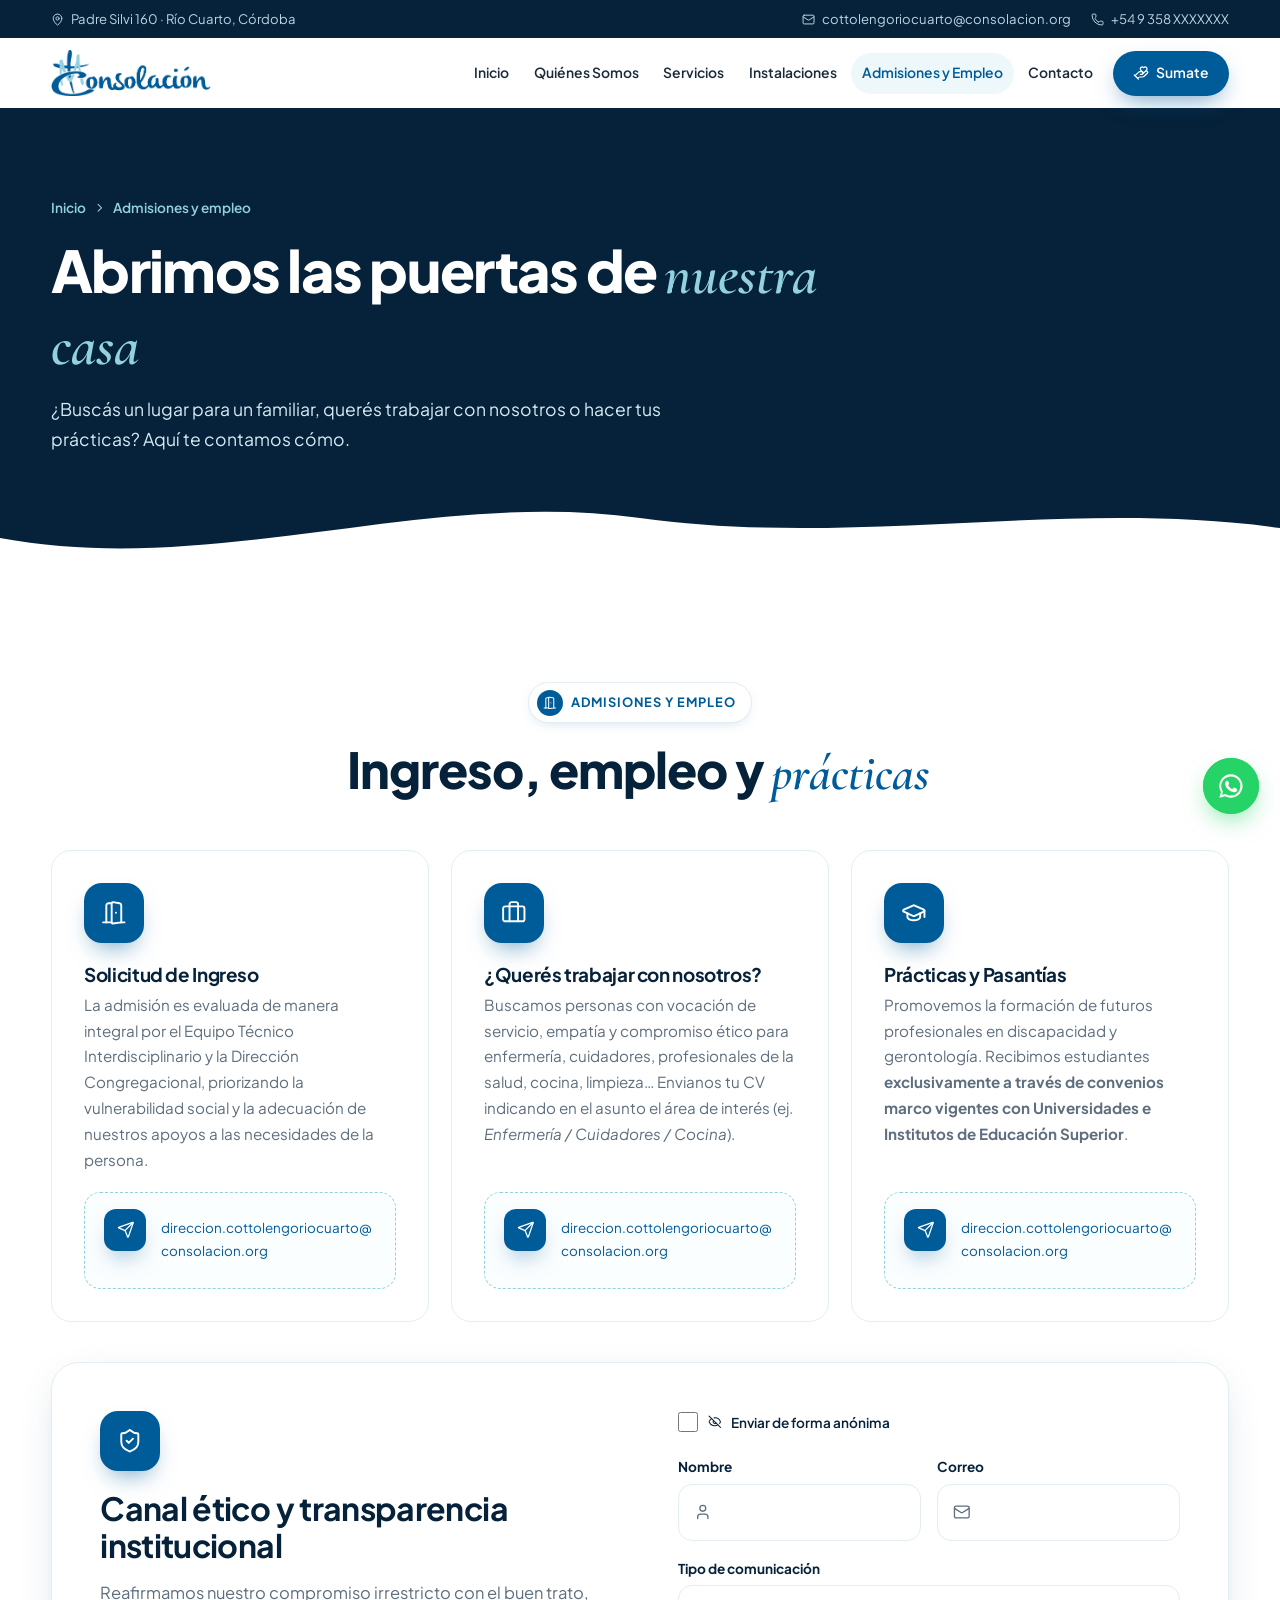
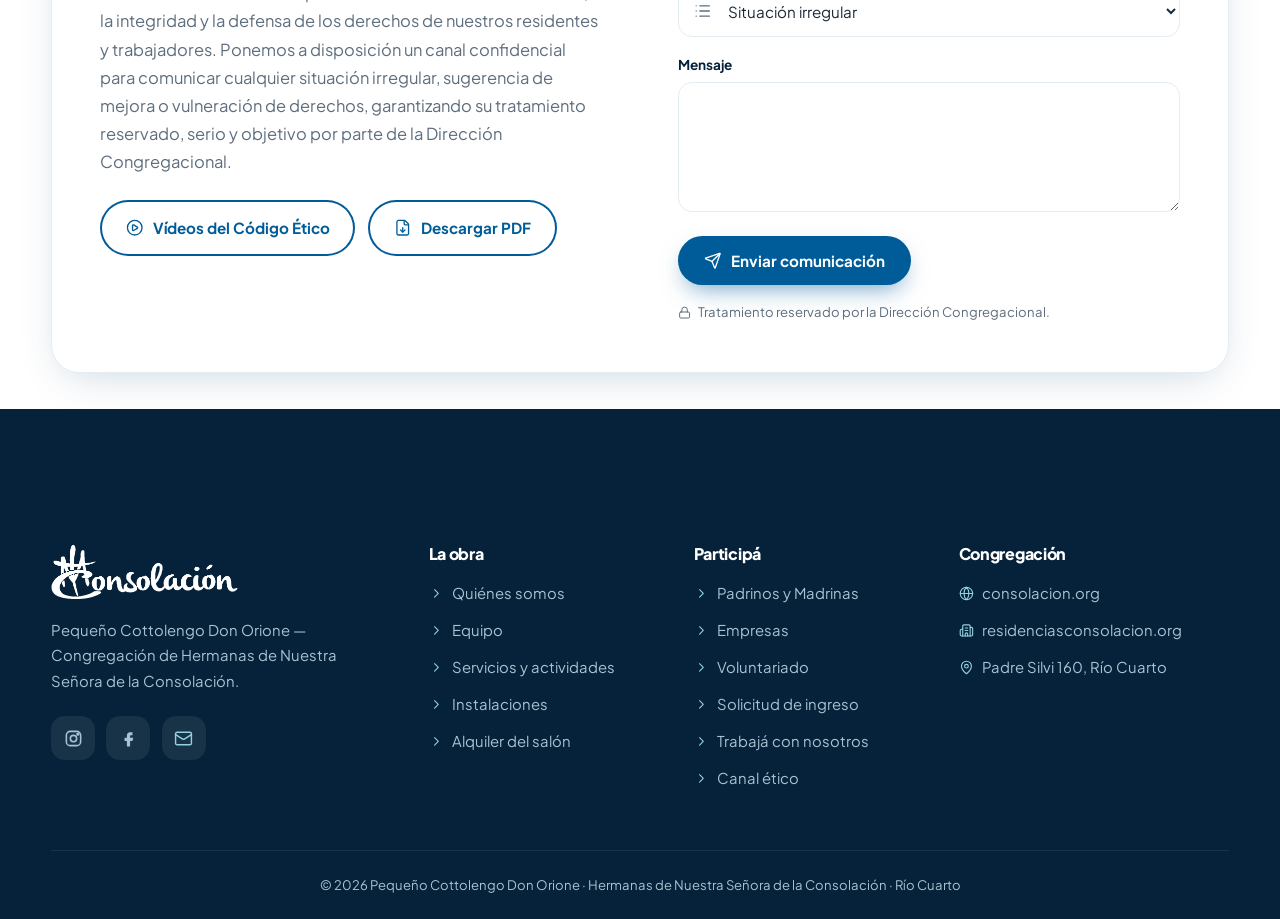
==== commit a2875888: "Portada mínima, colores sólidos y mejoras de accesibilidad - Portada reducida a lo imprescindible: b" ====
--- a/admisiones.html
+++ b/admisiones.html
@@ -13,8 +13,9 @@
 <link rel="stylesheet" href="css/estilos.css">
 </head>
 <body>
+<a class="saltar" href="#contenido">Saltar al contenido</a>
 
-<div id="progreso"></div>
+<div id="progreso" aria-hidden="true"></div>
 
 <!-- ================= BARRA SUPERIOR ================= -->
 <div class="topbar">
@@ -34,7 +35,7 @@
       <img src="img/logo.png" alt="Consolación">
       <span><b>Pequeño Cottolengo Don Orione</b>Río Cuarto · Córdoba</span>
     </a>
-    <button class="hamb" id="hamb" aria-label="Abrir menú" aria-expanded="false"><span></span><span></span><span></span></button>
+    <button class="hamb" id="hamb" aria-label="Abrir menú" aria-controls="menu" aria-expanded="false"><span></span><span></span><span></span></button>
     <ul class="menu" id="menu">
       <li><a href="index.html"><i data-lucide="house"></i>Inicio</a></li>
       <li><a href="quienes-somos.html"><i data-lucide="landmark"></i>Quiénes Somos</a></li>
@@ -48,7 +49,7 @@
 </header>
 <div class="velo" id="velo"></div>
 
-<main>
+<main id="contenido">
 
 <section class="cab-pag">
   <div class="burbuja"></div>
--- a/css/estilos.css
+++ b/css/estilos.css
@@ -5,8 +5,8 @@
   --azul:#005C99; --azul-osc:#00446F; --noche:#06223A; --medio:#2E8FCB;
   --celeste:#93D1E1; --celeste-2:#C9EAF2; --hielo:#EEF8FB; --crema:#FBF9F5; --oro:#C9A35B;
   --texto:#1B2A38; --gris:#5E6E7D; --linea:#E3EDF2;
-  --grad:linear-gradient(135deg,#005C99 0%,#2E8FCB 55%,#93D1E1 100%);
-  --grad-osc:linear-gradient(135deg,#06223A 0%,#005C99 100%);
+  --grad:#005C99;
+  --grad-osc:#06223A;
   --r:20px; --sombra:0 12px 40px -12px rgba(0,68,111,.22); --sombra-2:0 30px 60px -20px rgba(0,68,111,.35);
   --sans:'Plus Jakarta Sans',system-ui,-apple-system,Segoe UI,Roboto,sans-serif;
   --serif:'Cormorant Garamond',Georgia,serif;
@@ -22,7 +22,7 @@
 h1,h2,h3,h4{line-height:1.15;color:var(--noche);font-weight:800;letter-spacing:-.02em}
 h2{font-size:clamp(2rem,4.2vw,3.1rem);margin-bottom:.5rem}
 h3{font-size:1.18rem;font-weight:700;margin-bottom:.4rem}
-.acento{font-family:var(--serif);font-style:italic;font-weight:600;letter-spacing:0;background:var(--grad);-webkit-background-clip:text;background-clip:text;color:transparent;padding-right:.08em}
+.acento{font-family:var(--serif);font-style:italic;font-weight:600;letter-spacing:0;color:var(--azul);padding-right:.08em}
 p+p{margin-top:1em}
 section{padding:clamp(4.5rem,9vw,7.5rem) 0;position:relative}
 .suave{background:var(--hielo)}.crema{background:var(--crema)}
@@ -48,8 +48,6 @@
 .btn-glass:hover{background:#fff;color:var(--azul);transform:translateY(-3px)}
 .btn-line{background:transparent;color:var(--azul);box-shadow:inset 0 0 0 2px var(--azul)}
 .btn-line:hover{background:var(--azul);color:#fff;transform:translateY(-3px)}
-.btn::after{content:"";position:absolute;inset:0;background:linear-gradient(120deg,transparent 30%,rgba(255,255,255,.45) 50%,transparent 70%);transform:translateX(-120%);transition:transform .8s;z-index:-1}
-.btn:hover::after{transform:translateX(120%)}
 .botones{display:flex;flex-wrap:wrap;gap:.8rem}
 
 /* Iconos en mosaico */
@@ -107,7 +105,7 @@
 .slide.activo{opacity:1;visibility:visible}
 .slide .fondo{position:absolute;inset:0;background-size:cover;background-position:center;transform:scale(1.15)}
 .slide.activo .fondo{animation:kenburns 9s ease-out forwards}
-.slide::after{content:"";position:absolute;inset:0;background:linear-gradient(100deg,rgba(6,34,58,.93) 0%,rgba(0,68,111,.78) 45%,rgba(0,92,153,.2) 100%)}
+.slide::after{content:"";position:absolute;inset:0;background:rgba(6,34,58,.72)}
 .slide .c{position:relative;z-index:2;height:100%;display:flex;flex-direction:column;justify-content:center;padding-bottom:4rem}
 .slide .etq{display:inline-flex;align-self:flex-start;align-items:center;gap:.55rem;color:var(--celeste);font-weight:700;font-size:.82rem;letter-spacing:.2em;text-transform:uppercase;margin-bottom:1.2rem;padding:.45rem 1rem;border:1px solid rgba(147,209,225,.4);border-radius:40px;background:rgba(147,209,225,.08);backdrop-filter:blur(6px)}
 .slide h1,.slide .h1{color:#fff;font-size:clamp(2.4rem,5.6vw,4.6rem);max-width:820px;font-weight:800;letter-spacing:-.03em;line-height:1.05}
@@ -121,7 +119,7 @@
 .slide.sin-capa .etq{background:rgba(6,34,58,.45);color:#fff;border-color:rgba(255,255,255,.5)}
 .slide.sin-capa h1 em,.slide.sin-capa .h1 em{color:#fff}
 .slide.sin-capa p{font-weight:500}
-.burbuja{transition:opacity 1s}
+.burbuja{display:none}
 .banner.imagen-limpia .burbuja{opacity:0}
 @keyframes kenburns{from{transform:scale(1.15)}to{transform:scale(1.02)}}
 @keyframes subir{to{opacity:1;transform:none}}
@@ -192,7 +190,7 @@
 
 /* Línea de tiempo */
 .tiempo{position:relative;margin-top:2rem;padding-left:2.2rem}
-.tiempo::before{content:"";position:absolute;left:.62rem;top:.4rem;bottom:.4rem;width:2px;background:linear-gradient(var(--azul),var(--celeste))}
+.tiempo::before{content:"";position:absolute;left:.62rem;top:.4rem;bottom:.4rem;width:2px;background:var(--azul)}
 .hito{position:relative;margin-bottom:1.6rem}
 .hito::before{content:"";position:absolute;left:-2.2rem;top:.25rem;width:1.3rem;height:1.3rem;border-radius:50%;background:#fff;border:4px solid var(--azul);box-shadow:0 0 0 5px var(--hielo)}
 .hito b{display:inline-block;font-size:.8rem;font-weight:800;color:#fff;background:var(--grad);padding:.15rem .7rem;border-radius:20px;margin-bottom:.3rem}
@@ -200,7 +198,7 @@
 .hito strong{color:var(--noche)}
 
 /* Cita parallax */
-.cita-par{background:linear-gradient(rgba(6,34,58,.88),rgba(0,68,111,.9)),url(../img/banner-2.svg) center/cover fixed;color:#fff;text-align:center}
+.cita-par{background:linear-gradient(rgba(6,34,58,.86),rgba(6,34,58,.86)),url(../img/banner-2.svg) center/cover fixed;color:#fff;text-align:center}
 .cita-par blockquote{font-family:var(--serif);font-style:italic;font-size:clamp(1.6rem,3.4vw,2.6rem);line-height:1.35;max-width:950px;margin:0 auto}
 .cita-par .comillas{font-size:3.5rem;color:var(--celeste);margin-bottom:.5rem;display:inline-block}
 .cita-par cite{display:block;font-style:normal;font-family:var(--sans);font-size:.9rem;letter-spacing:.15em;text-transform:uppercase;color:var(--celeste);margin-top:1.5rem}
@@ -250,7 +248,7 @@
 .visor{position:relative;border-radius:28px;overflow:hidden;aspect-ratio:16/8;box-shadow:var(--sombra-2);background:var(--noche);margin-bottom:3rem}
 .visor img{width:100%;height:100%;object-fit:cover;opacity:.5;transition:transform 1.5s var(--ease)}
 .visor:hover img{transform:scale(1.05)}
-.visor .capa{position:absolute;inset:0;display:flex;flex-direction:column;align-items:center;justify-content:center;text-align:center;color:#fff;gap:1rem;padding:1.5rem;background:radial-gradient(circle,rgba(0,68,111,.2),rgba(6,34,58,.75))}
+.visor .capa{position:absolute;inset:0;display:flex;flex-direction:column;align-items:center;justify-content:center;text-align:center;color:#fff;gap:1rem;padding:1.5rem;background:rgba(6,34,58,.65)}
 .visor h3{color:#fff;font-size:clamp(1.3rem,3vw,2.2rem);font-weight:800}
 .visor p{color:#d6eaf3;max-width:620px;font-size:.95rem}
 .play{width:96px;height:96px;border-radius:50%;border:0;background:#fff;color:var(--azul);cursor:pointer;display:grid;place-items:center;font-size:2rem;position:relative;transition:transform .4s var(--ease)}
@@ -292,7 +290,7 @@
 .compromiso p{font-size:.88rem}
 
 /* Banda CTA */
-.banda{background:linear-gradient(-45deg,#06223A,#005C99,#2E8FCB,#00446F);background-size:400% 400%;animation:degradado 14s ease infinite;color:#fff;text-align:center;overflow:hidden}
+.banda{background:var(--azul);color:#fff;text-align:center;overflow:hidden}
 .banda h2{color:#fff}
 .banda p{color:#d6eaf3;max-width:640px;margin:0 auto 2rem;font-size:1.1rem}
 .banda .ic-fondo{position:absolute;color:rgba(255,255,255,.07);animation:flotar 12s ease-in-out infinite}
@@ -318,7 +316,7 @@
 .nota{font-size:.82rem;color:var(--gris);display:flex;gap:.4rem;align-items:center}
 
 /* Salón */
-.salon{background:linear-gradient(110deg,rgba(6,34,58,.93),rgba(0,92,153,.75)),url(../img/salon.svg) center/cover fixed;color:#fff}
+.salon{background:linear-gradient(rgba(6,34,58,.86),rgba(6,34,58,.86)),url(../img/salon.svg) center/cover fixed;color:#fff}
 .salon h2{color:#fff}.salon p{color:#d6eaf3;margin-bottom:1.8rem}
 .salon .chip{background:rgba(255,255,255,.1);border-color:rgba(255,255,255,.25);color:#fff}
 .usos{display:grid;grid-template-columns:1fr 1fr;gap:1rem}
@@ -436,3 +434,57 @@
   .wsp{bottom:1rem;right:1rem;width:50px;height:50px}
   .arriba{display:none}
 }
+
+/* =========================================================
+   PORTADA MÍNIMA
+   ========================================================= */
+.banner.unico{height:min(78vh,680px);min-height:520px}
+.banner.unico .slide::after{background:rgba(6,34,58,.72)}
+.banner.unico h1{max-width:700px}
+.banner.unico p{max-width:520px}
+.mini-cifras{list-style:none}
+.mini-cifras .cifra{padding:1.4rem 1.2rem;text-align:center;display:flex;flex-direction:column;justify-content:center;gap:.2rem}
+.mini-cifras .num{margin:0;font-size:clamp(1.7rem,3vw,2.3rem);display:flex;justify-content:center;align-items:baseline;gap:.3rem;color:var(--noche)}
+.mini-cifras .num [data-lucide]{width:2.1rem;height:2.1rem;color:var(--azul)}
+.mini-cifras .lbl{font-size:.9rem;font-weight:600;color:var(--gris)}
+.explora{padding:clamp(3.5rem,7vw,5.5rem) 0}
+.explora h2{text-align:center;margin-bottom:2rem}
+.mosaico{list-style:none;display:grid;grid-template-columns:repeat(3,1fr);gap:1.2rem}
+.losa{position:relative;display:block;border-radius:var(--r);overflow:hidden;aspect-ratio:4/3;color:#fff;box-shadow:var(--sombra);isolation:isolate}
+.losa img{position:absolute;inset:0;width:100%;height:100%;object-fit:cover;z-index:-2;transition:transform 1s var(--ease)}
+.losa::after{content:"";position:absolute;inset:0;z-index:-1;background:linear-gradient(180deg,transparent 45%,rgba(6,34,58,.88) 45%)}
+.losa:hover img,.losa:focus-visible img{transform:scale(1.07)}
+.losa:hover::after{background:linear-gradient(180deg,rgba(6,34,58,.25) 45%,rgba(0,68,111,.95) 45%)}
+.losa .txt{position:absolute;left:1.3rem;right:3.6rem;bottom:1rem;font-size:clamp(1.15rem,1.8vw,1.4rem);font-weight:800;line-height:1.2;color:#fff}
+.losa .txt small{display:block;font-size:.8rem;font-weight:600;color:var(--celeste-2);margin-bottom:.25rem;letter-spacing:.02em}
+.losa > [data-lucide]{position:absolute;right:1.1rem;bottom:1.2rem;width:2.4rem;height:2.4rem;padding:.55rem;border-radius:50%;background:rgba(255,255,255,.18);backdrop-filter:blur(6px);transition:background .3s,color .3s,transform .4s var(--ease)}
+.losa:hover > [data-lucide]{background:#fff;color:var(--azul);transform:rotate(45deg)}
+.banda.compacta{padding:clamp(3rem,6vw,4.5rem) 0}
+.banda.compacta h2{margin-bottom:1.6rem}
+.acento.claro,.banda .acento,.salon .acento,.cab-pag .acento{color:var(--celeste)}
+.rapido{padding:2.5rem 0 5rem}
+.rapido-g{list-style:none;display:grid;grid-template-columns:repeat(3,1fr);gap:1rem}
+.rapido .dato{margin:0;height:100%}
+.rapido .dato strong{font-size:.95rem}
+.rapido .dato > span:last-child{color:var(--gris);font-size:.95rem}
+@media (max-width:900px){.mosaico{grid-template-columns:repeat(2,1fr)}.rapido-g{grid-template-columns:1fr}}
+@media (max-width:600px){
+  .banner.unico{min-height:480px;height:auto;padding:4rem 0 6rem}
+  .banner.unico .slide{position:relative}
+  .mosaico{gap:.8rem}
+  .losa{aspect-ratio:1/1.05}
+  .losa .txt{left:.9rem;right:.9rem;bottom:.9rem;font-size:1.02rem}
+  .losa .txt small{font-size:.72rem}
+  .losa > [data-lucide]{display:none}
+  .mini-cifras.cifras-g{grid-template-columns:repeat(2,1fr);gap:.7rem}
+  .mini-cifras .cifra{padding:1rem .6rem}
+}
+
+/* =========================================================
+   ACCESIBILIDAD
+   ========================================================= */
+.saltar{position:absolute;left:1rem;top:-100px;z-index:1000;background:var(--noche);color:#fff;padding:.8rem 1.2rem;border-radius:12px;font-weight:700}
+.saltar:focus{top:1rem;color:#fff}
+.sr{position:absolute;width:1px;height:1px;padding:0;margin:-1px;overflow:hidden;clip:rect(0,0,0,0);white-space:nowrap;border:0}
+:focus-visible{outline:3px solid var(--azul);outline-offset:3px;border-radius:6px}
+.banner :focus-visible,.banda :focus-visible,.cab-pag :focus-visible,.salon :focus-visible,footer :focus-visible,.topbar :focus-visible,.losa:focus-visible{outline-color:#fff;box-shadow:0 0 0 6px var(--noche)}
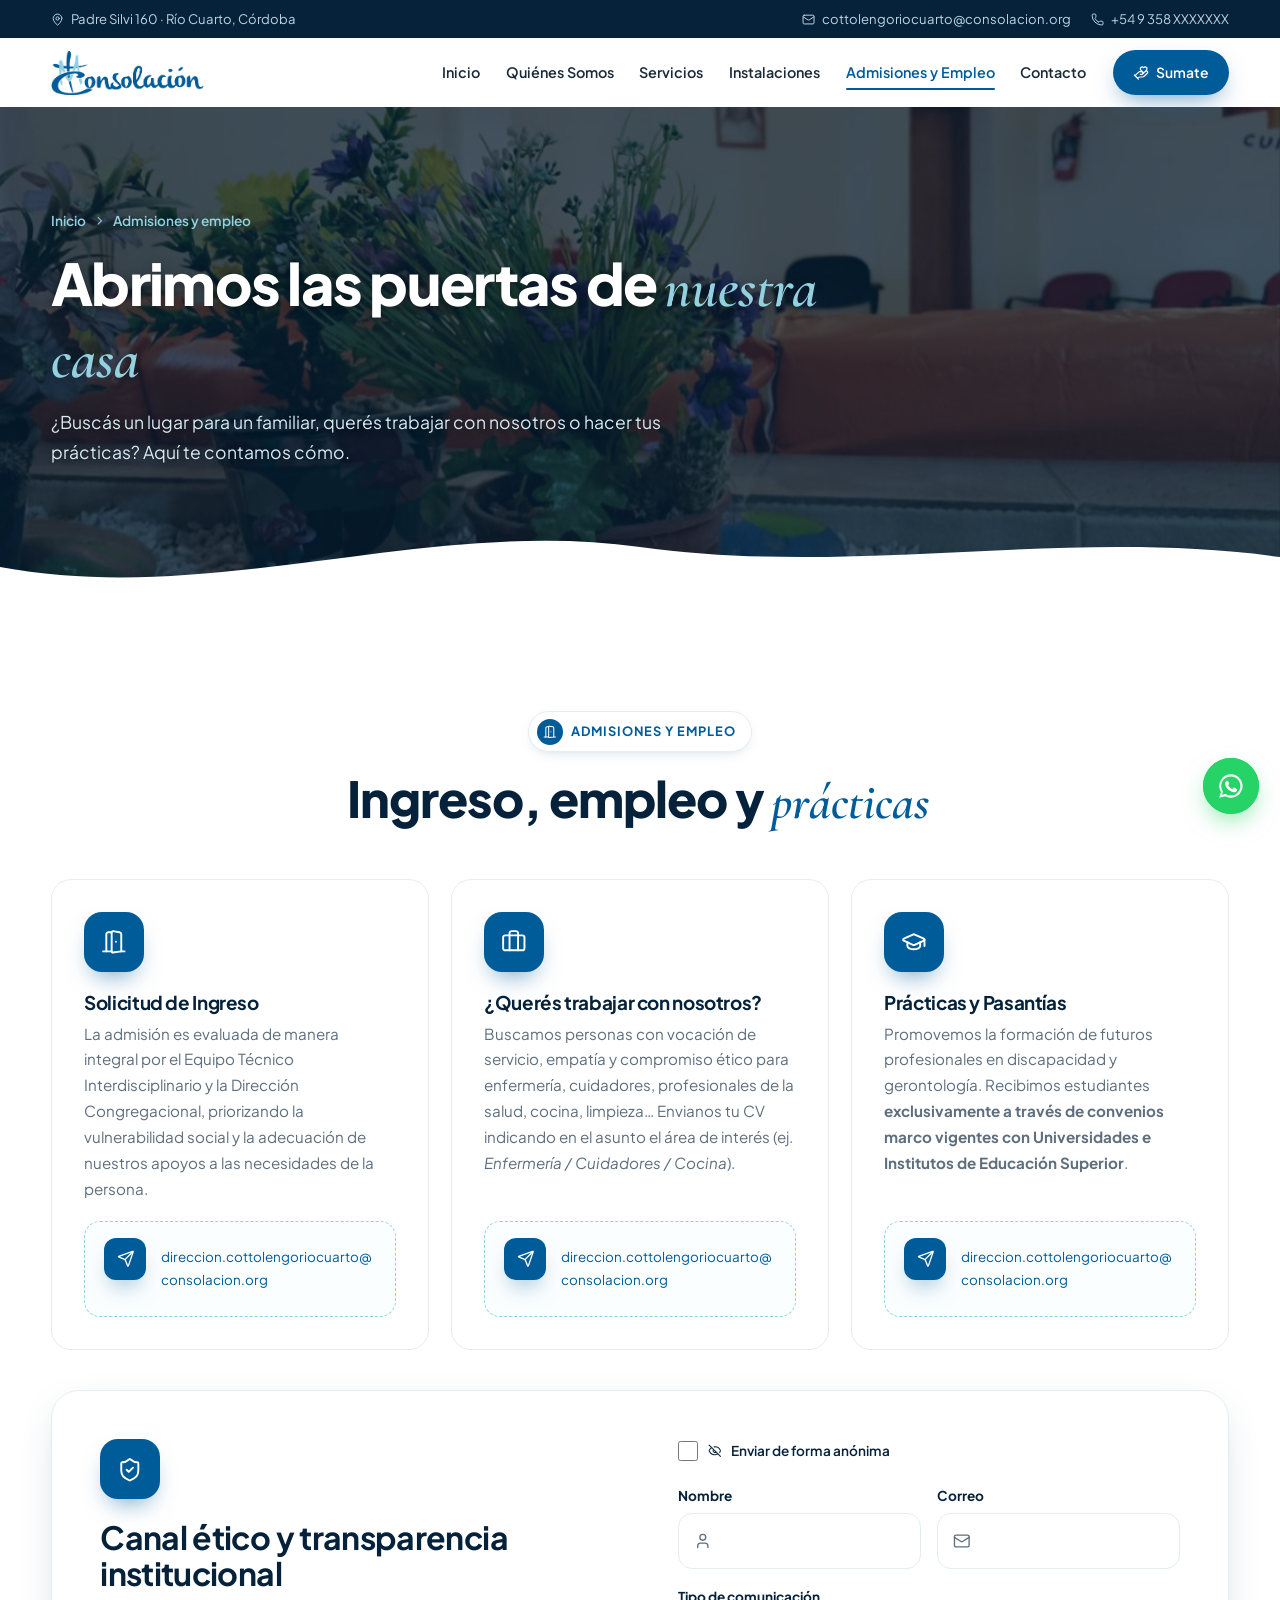
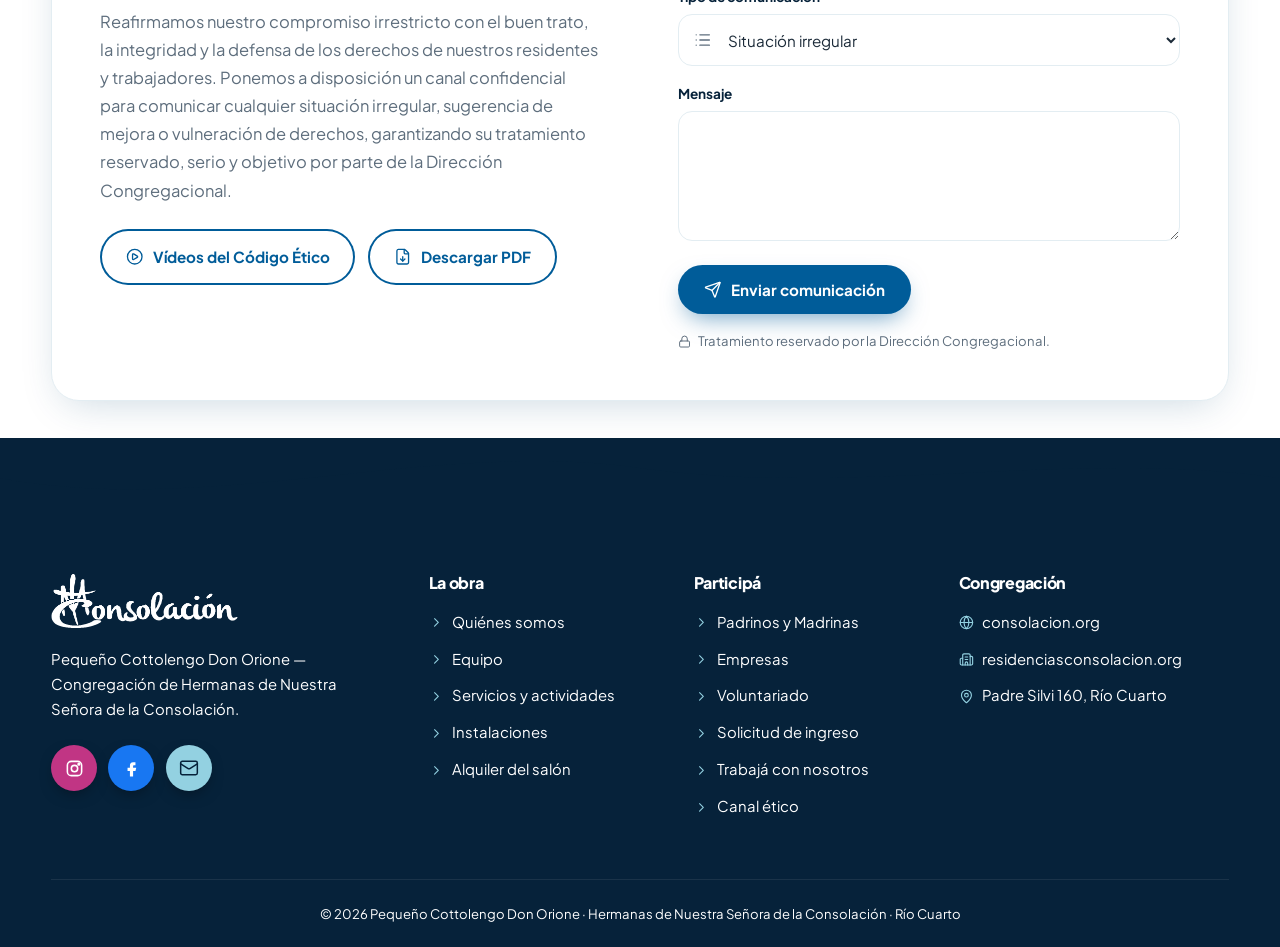
==== commit bd6c9b36: "Fotos reales en toda la web, galería y retoques de diseño - 29 fotos reales optimizadas (img/fotos):" ====
--- a/admisiones.html
+++ b/admisiones.html
@@ -33,7 +33,7 @@
   <nav class="c nav" aria-label="Menú principal">
     <a href="index.html" class="marca" aria-label="Inicio">
       <img src="img/logo.png" alt="Consolación">
-      <span><b>Pequeño Cottolengo Don Orione</b>Río Cuarto · Córdoba</span>
+      <span class="nombre"><b>Pequeño Cottolengo</b><small>Don Orione · Río Cuarto</small></span>
     </a>
     <button class="hamb" id="hamb" aria-label="Abrir menú" aria-controls="menu" aria-expanded="false"><span></span><span></span><span></span></button>
     <ul class="menu" id="menu">
@@ -51,7 +51,8 @@
 
 <main id="contenido">
 
-<section class="cab-pag">
+<section class="cab-pag con-foto">
+  <div class="fondo-pag" style="background-image:url(img/fotos/sala-estar.jpg)" aria-hidden="true"></div>
   <div class="burbuja"></div>
   <div class="c">
     <div class="migas"><a href="index.html">Inicio</a><i data-lucide="chevron-right"></i>Admisiones y empleo</div>
--- a/css/estilos.css
+++ b/css/estilos.css
@@ -15,7 +15,7 @@
 *{box-sizing:border-box;margin:0;padding:0}
 html{scroll-behavior:smooth;scroll-padding-top:84px;overflow-x:hidden}
 body{font-family:var(--sans);color:var(--texto);background:#fff;line-height:1.7;font-size:16.5px;-webkit-font-smoothing:antialiased;overflow-x:hidden}
-img{max-width:100%;display:block}
+img{max-width:100%;display:block;height:auto}
 a{color:var(--azul);text-decoration:none;transition:color .3s}
 a:hover{color:var(--azul-osc)}
 .c{width:min(1200px,92%);margin-inline:auto}
@@ -198,7 +198,7 @@
 .hito strong{color:var(--noche)}
 
 /* Cita parallax */
-.cita-par{background:linear-gradient(rgba(6,34,58,.86),rgba(6,34,58,.86)),url(../img/banner-2.svg) center/cover fixed;color:#fff;text-align:center}
+.cita-par{background:linear-gradient(rgba(6,34,58,.86),rgba(6,34,58,.86)),url(../img/fotos/capilla-fondo.jpg) center/cover fixed;color:#fff;text-align:center}
 .cita-par blockquote{font-family:var(--serif);font-style:italic;font-size:clamp(1.6rem,3.4vw,2.6rem);line-height:1.35;max-width:950px;margin:0 auto}
 .cita-par .comillas{font-size:3.5rem;color:var(--celeste);margin-bottom:.5rem;display:inline-block}
 .cita-par cite{display:block;font-style:normal;font-family:var(--sans);font-size:.9rem;letter-spacing:.15em;text-transform:uppercase;color:var(--celeste);margin-top:1.5rem}
@@ -452,9 +452,9 @@
 .mosaico{list-style:none;display:grid;grid-template-columns:repeat(3,1fr);gap:1.2rem}
 .losa{position:relative;display:block;border-radius:var(--r);overflow:hidden;aspect-ratio:4/3;color:#fff;box-shadow:var(--sombra);isolation:isolate}
 .losa img{position:absolute;inset:0;width:100%;height:100%;object-fit:cover;z-index:-2;transition:transform 1s var(--ease)}
-.losa::after{content:"";position:absolute;inset:0;z-index:-1;background:linear-gradient(180deg,transparent 45%,rgba(6,34,58,.88) 45%)}
+.losa::after{content:"";position:absolute;inset:0;z-index:-1;background:linear-gradient(180deg,transparent 64%,rgba(6,34,58,.9) 64%)}
 .losa:hover img,.losa:focus-visible img{transform:scale(1.07)}
-.losa:hover::after{background:linear-gradient(180deg,rgba(6,34,58,.25) 45%,rgba(0,68,111,.95) 45%)}
+.losa:hover::after{background:linear-gradient(180deg,rgba(6,34,58,.15) 64%,rgba(0,68,111,.95) 64%)}
 .losa .txt{position:absolute;left:1.3rem;right:3.6rem;bottom:1rem;font-size:clamp(1.15rem,1.8vw,1.4rem);font-weight:800;line-height:1.2;color:#fff}
 .losa .txt small{display:block;font-size:.8rem;font-weight:600;color:var(--celeste-2);margin-bottom:.25rem;letter-spacing:.02em}
 .losa > [data-lucide]{position:absolute;right:1.1rem;bottom:1.2rem;width:2.4rem;height:2.4rem;padding:.55rem;border-radius:50%;background:rgba(255,255,255,.18);backdrop-filter:blur(6px);transition:background .3s,color .3s,transform .4s var(--ease)}
@@ -488,3 +488,130 @@
 .sr{position:absolute;width:1px;height:1px;padding:0;margin:-1px;overflow:hidden;clip:rect(0,0,0,0);white-space:nowrap;border:0}
 :focus-visible{outline:3px solid var(--azul);outline-offset:3px;border-radius:6px}
 .banner :focus-visible,.banda :focus-visible,.cab-pag :focus-visible,.salon :focus-visible,footer :focus-visible,.topbar :focus-visible,.losa:focus-visible{outline-color:#fff;box-shadow:0 0 0 6px var(--noche)}
+
+/* Banner con foto real: velo más suave para que se vea la imagen */
+.banner.unico .slide .fondo.foto{background-position:center 60%}
+.banner.unico .slide::after{background:rgba(6,34,58,.25)}
+.banner.unico h1,.banner.unico p,.banner.unico .etq{text-shadow:0 2px 12px rgba(0,0,0,.45)}
+.texto-hero{align-self:flex-start;max-width:640px;background:rgba(6,34,58,.72);backdrop-filter:blur(6px);-webkit-backdrop-filter:blur(6px);border:1px solid rgba(255,255,255,.15);border-radius:28px;padding:clamp(1.5rem,3.5vw,2.6rem)}
+.texto-hero .anim:nth-child(2){animation-delay:.15s}.texto-hero .anim:nth-child(3){animation-delay:.3s}.texto-hero .anim:nth-child(4){animation-delay:.45s}
+.texto-hero p{margin:1rem 0 1.6rem}
+.banner.unico .slide .c{padding-bottom:5rem}
+@media (max-width:600px){.texto-hero{padding:1.3rem;border-radius:20px}}
+.losa .txt{bottom:.85rem}
+@media (max-width:600px){.losa::after{background:linear-gradient(180deg,transparent 52%,rgba(6,34,58,.9) 52%)}}
+
+/* =========================================================
+   PIE: redes con color propio y textos en blanco
+   ========================================================= */
+footer,footer p,footer a,.pie-final{color:#fff}
+footer a:hover{color:var(--celeste)}
+footer a [data-lucide]{color:var(--celeste)}
+.redes a{width:46px;height:46px;border-radius:50%;color:#fff;box-shadow:0 6px 16px -6px rgba(0,0,0,.5)}
+.redes a[aria-label="Instagram"]{background:#C13584}
+.redes a[aria-label="Facebook"]{background:#1877F2}
+.redes a[aria-label="Correo"]{background:var(--celeste);color:var(--noche)}
+.redes a [data-lucide]{color:inherit;width:20px;height:20px}
+.redes a:hover{background:#fff;transform:translateY(-4px)}
+.redes a[aria-label="Instagram"]:hover{color:#C13584}
+.redes a[aria-label="Facebook"]:hover{color:#1877F2}
+.redes a[aria-label="Correo"]:hover{color:var(--azul)}
+
+/* =========================================================
+   GALERÍA Y VISOR DE FOTOS
+   ========================================================= */
+.galeria{list-style:none;display:grid;grid-template-columns:repeat(4,1fr);grid-auto-rows:210px;grid-auto-flow:dense;gap:.9rem}
+.galeria li.ancha{grid-column:span 2}
+.galeria li.alta{grid-row:span 2}
+.galeria a{display:block;height:100%;border-radius:18px;overflow:hidden;box-shadow:var(--sombra)}
+.galeria img{width:100%;height:100%;object-fit:cover;transition:transform .8s var(--ease)}
+.galeria a:hover img,.galeria a:focus-visible img{transform:scale(1.06)}
+@media (max-width:900px){.galeria{grid-template-columns:repeat(2,1fr);grid-auto-rows:170px}}
+@media (max-width:600px){.galeria{gap:.6rem;grid-auto-rows:140px}}
+.visor-foto{border:0;padding:0;background:transparent;max-width:min(1100px,94vw);max-height:92vh;overflow:visible;margin:auto}
+.visor-foto::backdrop{background:rgba(6,34,58,.92)}
+.visor-foto figure{margin:0}
+.visor-foto img{max-width:100%;max-height:82vh;border-radius:14px;margin:auto}
+.visor-foto figcaption{color:#fff;text-align:center;margin-top:.8rem;font-weight:600}
+.visor-foto button{position:absolute;width:48px;height:48px;border-radius:50%;border:0;background:#fff;color:var(--noche);display:grid;place-items:center;cursor:pointer;font-size:1.4rem;box-shadow:var(--sombra-2)}
+.vf-cerrar{top:-18px;right:-18px}
+.vf-ant{left:-24px;top:45%}.vf-sig{right:-24px;top:45%}
+@media (max-width:600px){.vf-cerrar{top:-56px;right:0}.vf-ant{left:4px}.vf-sig{right:4px}}
+.placa{margin:1.8rem 0 0;max-width:260px}
+.placa img{border-radius:16px;box-shadow:var(--sombra)}
+.placa figcaption{font-size:.85rem;color:var(--gris);margin-top:.5rem}
+
+/* =========================================================
+   PORTADA: CIFRAS (diseño cuidado)
+   ========================================================= */
+.mini-cifras .cifra{flex-direction:row;align-items:center;justify-content:flex-start;text-align:left;gap:1rem;padding:1.3rem 1.4rem;background:#fff;border:1px solid var(--linea);border-radius:22px;box-shadow:0 18px 40px -18px rgba(0,68,111,.35);position:relative;overflow:hidden}
+.mini-cifras .cifra::before{content:"";position:absolute;left:0;top:0;bottom:0;width:5px;background:var(--azul)}
+.mini-cifras .ic{flex:none;width:54px;height:54px;border-radius:16px;display:grid;place-items:center;background:var(--hielo);color:var(--azul);transition:background .4s,color .4s,transform .5s var(--ease)}
+.mini-cifras .ic [data-lucide]{width:26px;height:26px;stroke-width:1.8}
+.mini-cifras .cifra:hover .ic{background:var(--azul);color:#fff;transform:rotate(-6deg)}
+.mini-cifras .dat{display:flex;flex-direction:column;min-width:0}
+.mini-cifras .num{display:block;margin:0;font-size:clamp(1.7rem,2.6vw,2.2rem);font-weight:800;line-height:1;color:var(--noche);letter-spacing:-.03em;white-space:nowrap}
+.mini-cifras .num small{font-size:.5em;font-weight:700;color:var(--azul);margin-left:.15em;letter-spacing:0}
+.mini-cifras .lbl{display:block;margin-top:.35rem;font-size:.82rem;font-weight:600;line-height:1.3;color:var(--gris)}
+@media (max-width:1240px) and (min-width:601px){.mini-cifras .cifra{padding:1.1rem}}
+@media (max-width:600px){
+  .mini-cifras .cifra{flex-direction:column;align-items:flex-start;gap:.7rem;padding:1rem 1rem 1.1rem 1.2rem}
+  .mini-cifras .ic{width:42px;height:42px;border-radius:12px}
+  .mini-cifras .ic [data-lucide]{width:21px;height:21px}
+  .mini-cifras .num{font-size:1.6rem}
+  .mini-cifras .lbl{font-size:.78rem}
+}
+
+/* =========================================================
+   PORTADA: CONTACTO RÁPIDO
+   ========================================================= */
+.accion{display:flex;align-items:center;gap:1rem;height:100%;padding:1.2rem 1.3rem;border-radius:20px;background:#fff;border:1px solid var(--linea);box-shadow:var(--sombra);color:var(--texto);transition:transform .4s var(--ease),box-shadow .4s,border-color .4s}
+.accion:hover{transform:translateY(-4px);box-shadow:var(--sombra-2);border-color:transparent;color:var(--texto)}
+.accion .ic{flex:none;width:52px;height:52px;border-radius:50%;display:grid;place-items:center;color:#fff;background:var(--azul)}
+.accion .ic [data-lucide],.accion .ic svg{width:24px;height:24px}
+.accion.wa .ic{background:#128C7E}
+.accion.mapa-ac .ic{background:var(--noche)}
+.accion .tx{flex:1;min-width:0}
+.accion strong{display:block;color:var(--noche);font-size:1rem}
+.accion .tx > span{display:block;color:#4A5B6A;font-size:.92rem}
+.accion .fl{flex:none;width:20px;height:20px;color:var(--azul);transition:transform .35s var(--ease)}
+.accion:hover .fl{transform:translateX(4px)}
+.banda .btn-glass{background:transparent;border:2px solid #fff;backdrop-filter:none;-webkit-backdrop-filter:none}
+.banda .btn-glass:hover{background:#fff;color:var(--azul)}
+.rapido{padding:3rem 0 7rem}
+
+/* =========================================================
+   CABECERA: marca y menú más limpios
+   ========================================================= */
+.marca{gap:.75rem}
+.marca img{height:44px}
+.marca .nombre{display:flex;flex-direction:column;border:0;padding:0;line-height:1.15;white-space:nowrap}
+.marca .nombre b{font-size:1rem;font-weight:800;color:var(--noche);letter-spacing:-.01em}
+.marca .nombre small{font-size:.74rem;font-weight:600;color:var(--azul);letter-spacing:.04em;text-transform:uppercase;margin-top:.15rem}
+.scrolled .marca img{height:36px}
+@media (min-width:1241px){
+  .menu{gap:.1rem}
+  .menu a:not(.btn){position:relative;background:none;border-radius:0;padding:.6rem .75rem;font-size:.9rem;color:var(--texto)}
+  .menu a:not(.btn)::after{content:"";position:absolute;left:.75rem;right:.75rem;bottom:.25rem;height:2px;border-radius:2px;background:var(--azul);transform:scaleX(0);transform-origin:left;transition:transform .35s var(--ease)}
+  .menu a:not(.btn):hover{background:none;color:var(--azul)}
+  .menu a:not(.btn):hover::after,.menu a.activo::after{transform:scaleX(1)}
+  .menu a.activo{background:none;color:var(--azul)}
+  .menu .btn{margin-left:.8rem}
+}
+/* El nombre se muestra siempre que haya espacio */
+@media (max-width:1400px){.marca .nombre{display:flex}}
+@media (min-width:1241px) and (max-width:1320px){.marca .nombre{display:none}}
+@media (max-width:900px){.marca .nombre{display:flex}}
+@media (max-width:600px){.marca{gap:.55rem}.marca img,.scrolled .marca img{height:34px}.marca .nombre b{font-size:.88rem}.marca .nombre small{font-size:.62rem;letter-spacing:.02em}}
+
+/* =========================================================
+   CABECERAS DE PÁGINA CON FOTO
+   ========================================================= */
+.cab-pag.con-foto{background:var(--noche);isolation:isolate;padding:clamp(4rem,8vw,6.5rem) 0 clamp(5.5rem,10vw,8rem)}
+.cab-pag .fondo-pag{position:absolute;inset:0;z-index:-2;background-size:cover;background-position:center 55%;transform:scale(1.06);animation:kenburns-pag 12s ease-out forwards}
+.cab-pag.con-foto::before{content:"";position:absolute;inset:0;z-index:-1;background:rgba(6,34,58,.7)}
+.cab-pag.con-foto .burbuja{display:none}
+.cab-pag.con-foto h1,.cab-pag.con-foto p,.cab-pag.con-foto .migas{text-shadow:0 2px 10px rgba(0,0,0,.35)}
+.cab-pag.con-foto .ola{z-index:1}
+@keyframes kenburns-pag{to{transform:scale(1)}}
+@media (prefers-reduced-motion:reduce){.cab-pag .fondo-pag{transform:none}}
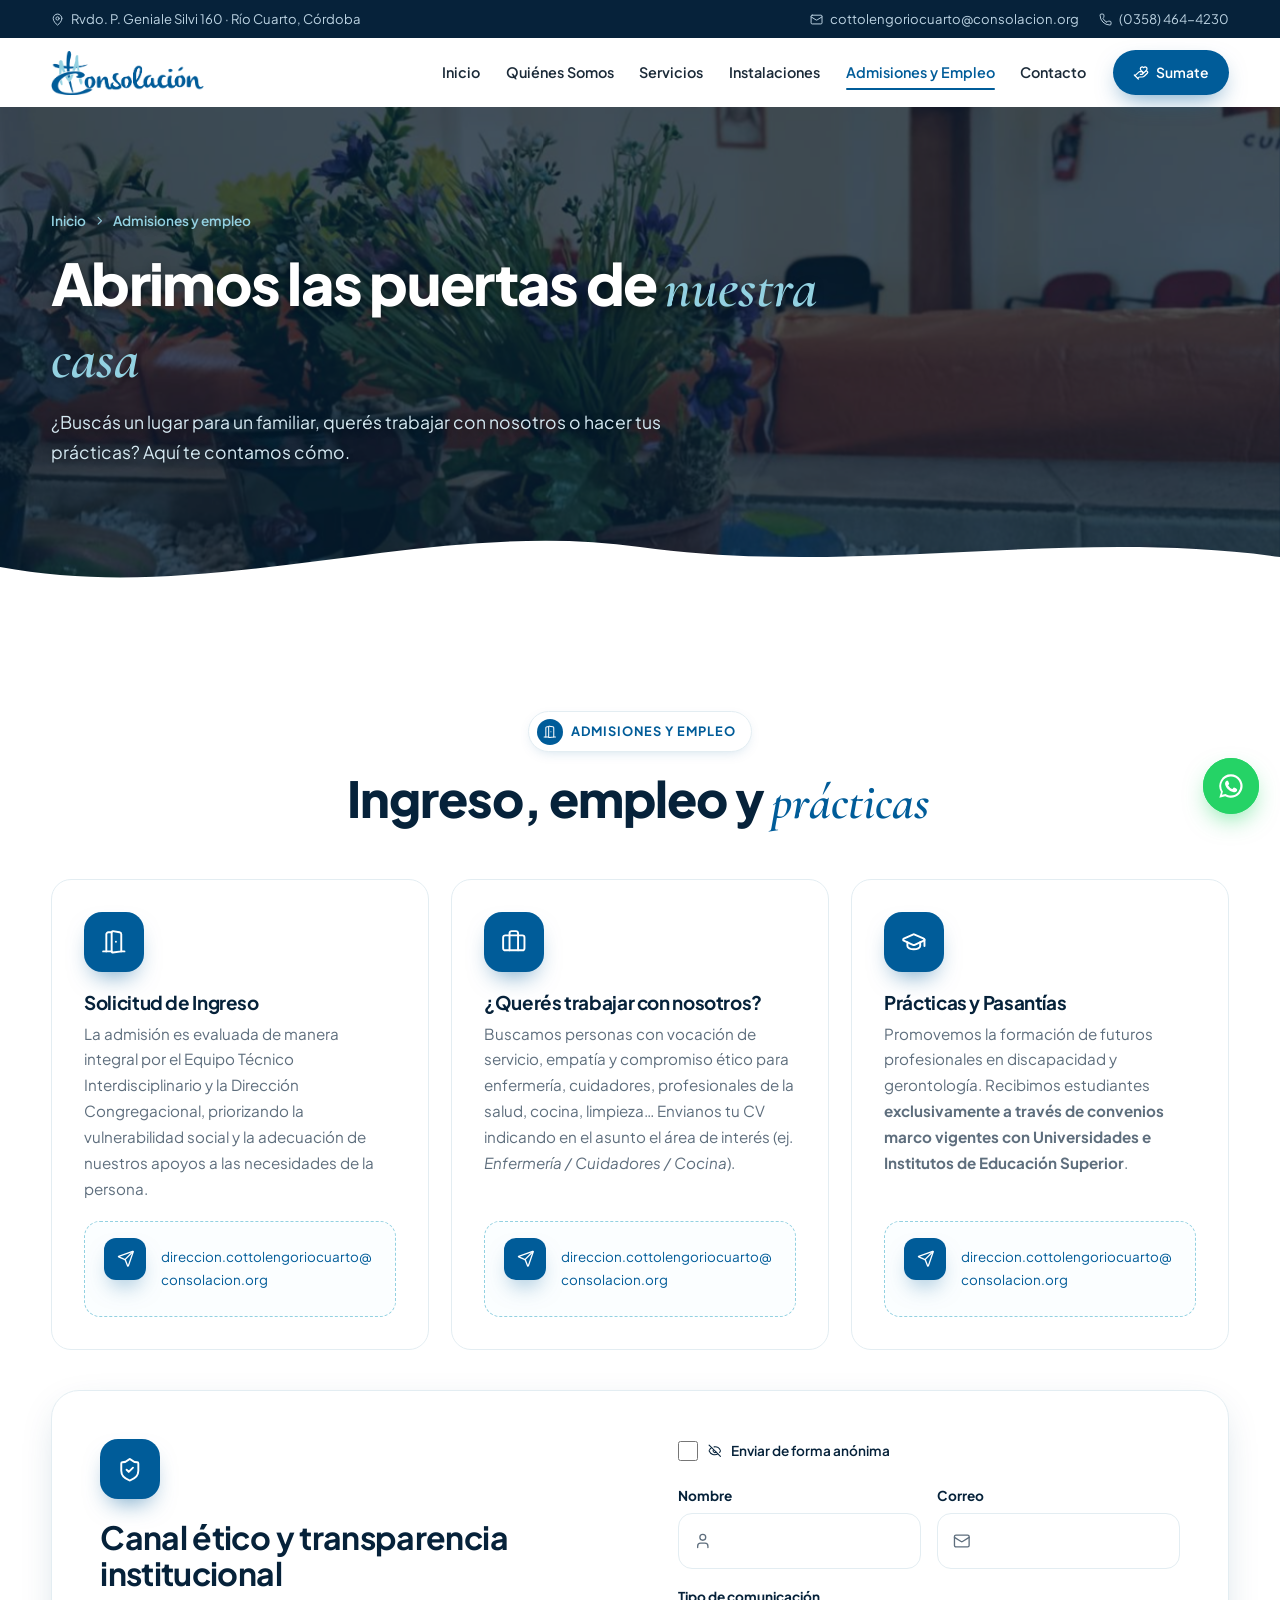
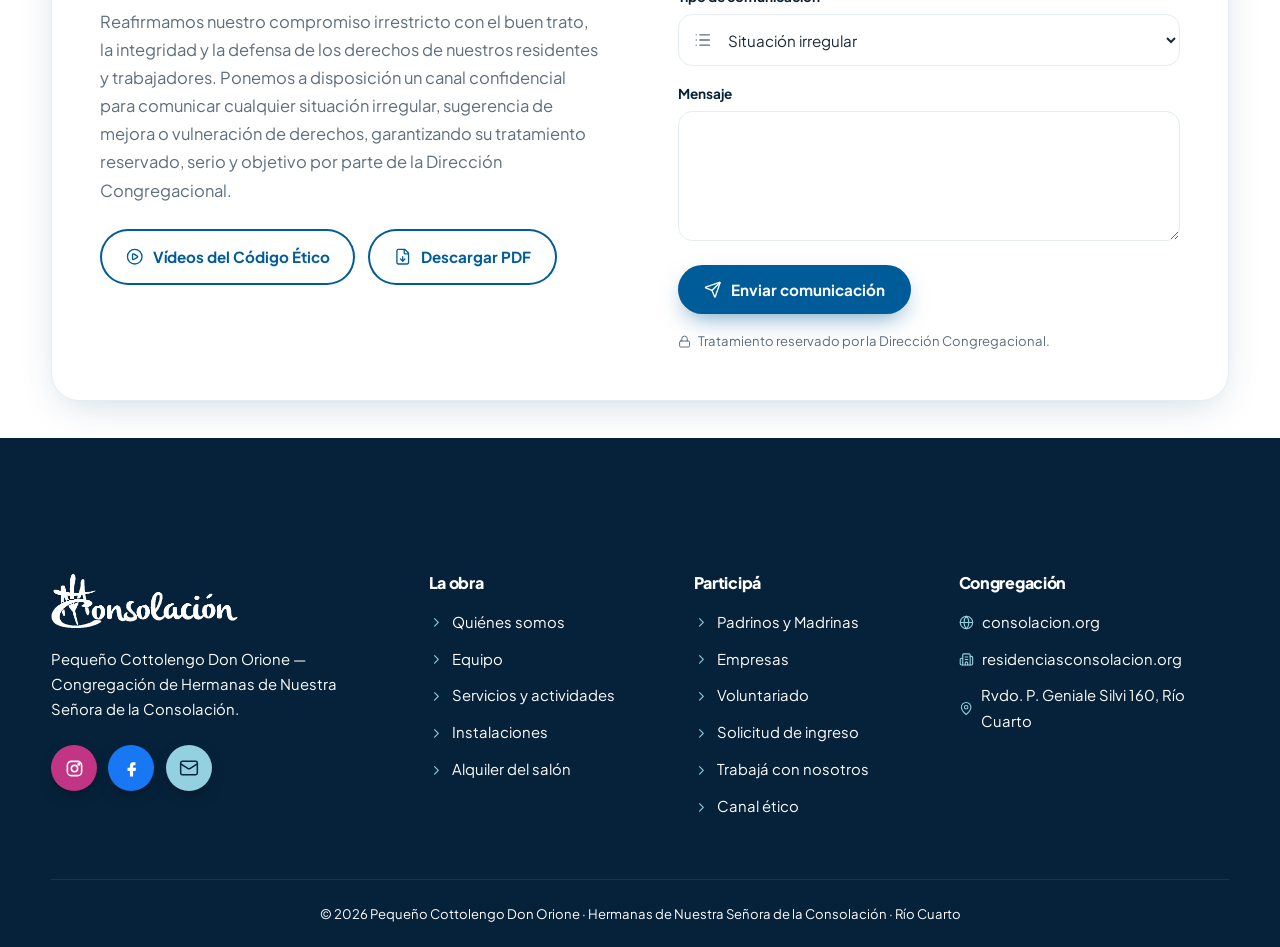
==== commit bbc66b91: "Datos de contacto corregidos, mapa exacto y aviso de visitas con cita previa Co-Authored-By: Claude " ====
--- a/admisiones.html
+++ b/admisiones.html
@@ -20,10 +20,10 @@
 <!-- ================= BARRA SUPERIOR ================= -->
 <div class="topbar">
   <div class="c">
-    <span class="izq"><i data-lucide="map-pin"></i> Padre Silvi 160 · Río Cuarto, Córdoba</span>
+    <span class="izq"><i data-lucide="map-pin"></i> Rvdo. P. Geniale Silvi 160 · Río Cuarto, Córdoba</span>
     <div class="der">
       <a href="mailto:cottolengoriocuarto@consolacion.org"><i data-lucide="mail"></i> cottolengoriocuarto@consolacion.org</a>
-      <a href="tel:+549358XXXXXXX"><i data-lucide="phone"></i> +54 9 358 XXXXXXX</a>
+      <a href="tel:+543584644230"><i data-lucide="phone"></i> (0358) 464-4230</a>
     </div>
   </div>
 </div>
@@ -129,7 +129,7 @@
     </div>
     <div>
       <h4>Congregación</h4>
-      <ul><li><a href="https://www.consolacion.org/" target="_blank" rel="noopener"><i data-lucide="globe"></i>consolacion.org</a></li><li><a href="https://www.residenciasconsolacion.org/" target="_blank" rel="noopener"><i data-lucide="building-2"></i>residenciasconsolacion.org</a></li><li><a href="contacto.html"><i data-lucide="map-pin"></i>Padre Silvi 160, Río Cuarto</a></li></ul>
+      <ul><li><a href="https://www.consolacion.org/" target="_blank" rel="noopener"><i data-lucide="globe"></i>consolacion.org</a></li><li><a href="https://www.residenciasconsolacion.org/" target="_blank" rel="noopener"><i data-lucide="building-2"></i>residenciasconsolacion.org</a></li><li><a href="contacto.html"><i data-lucide="map-pin"></i>Rvdo. P. Geniale Silvi 160, Río Cuarto</a></li></ul>
     </div>
   </div>
   <div class="c pie-final">© <span id="anio"></span> Pequeño Cottolengo Don Orione · Hermanas de Nuestra Señora de la Consolación · Río Cuarto</div>
--- a/css/estilos.css
+++ b/css/estilos.css
@@ -615,3 +615,8 @@
 .cab-pag.con-foto .ola{z-index:1}
 @keyframes kenburns-pag{to{transform:scale(1)}}
 @media (prefers-reduced-motion:reduce){.cab-pag .fondo-pag{transform:none}}
+.cab-pag h1.titulo-xl{font-size:clamp(3.2rem,9vw,6.2rem);line-height:1}
+.dato .cita,.accion .tx > .cita{display:inline-flex;align-items:center;gap:.35rem;margin-top:.35rem;padding:.15rem .6rem;border-radius:20px;background:#FFF3D6;color:#7A5300;font-size:.78rem;font-weight:700}
+.dato .cita [data-lucide]{width:14px;height:14px}
+.accion .tx > .cita{display:inline-block}
+.dato .cita{display:flex;width:max-content;max-width:100%}
